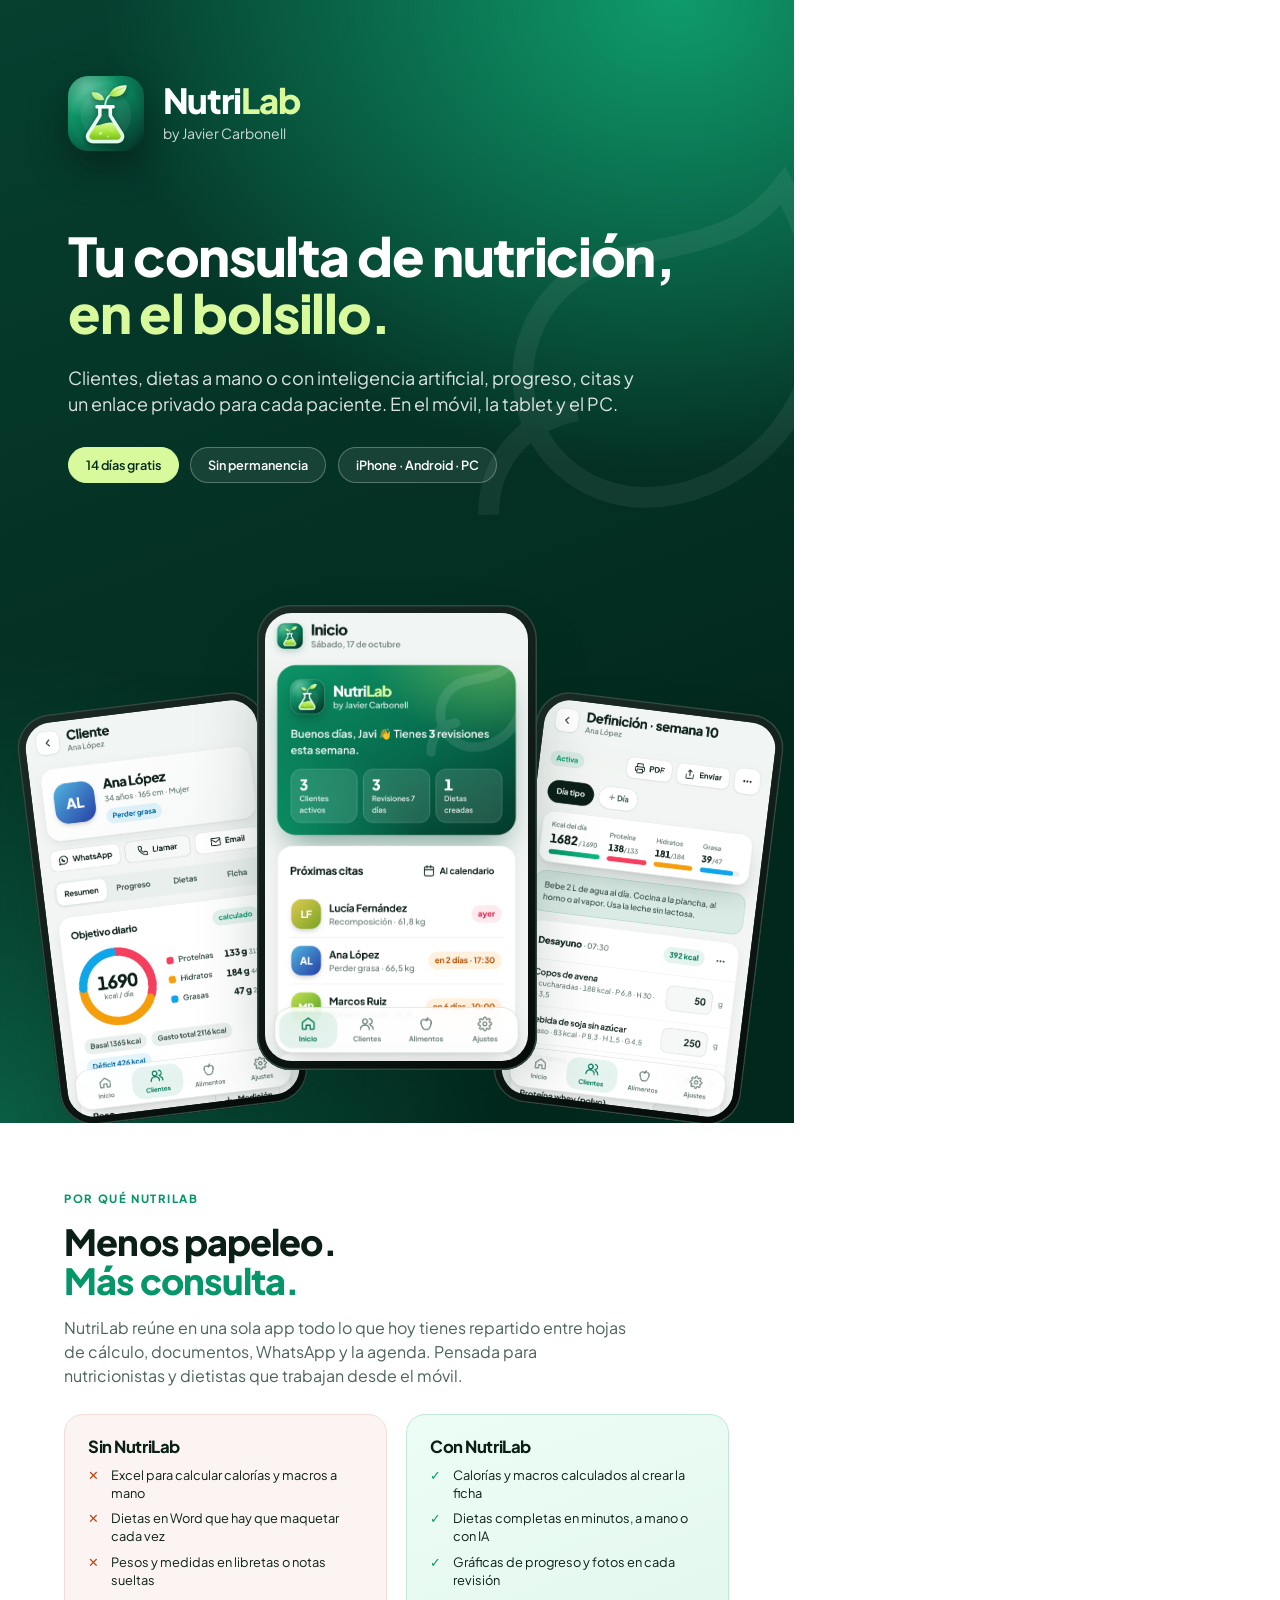
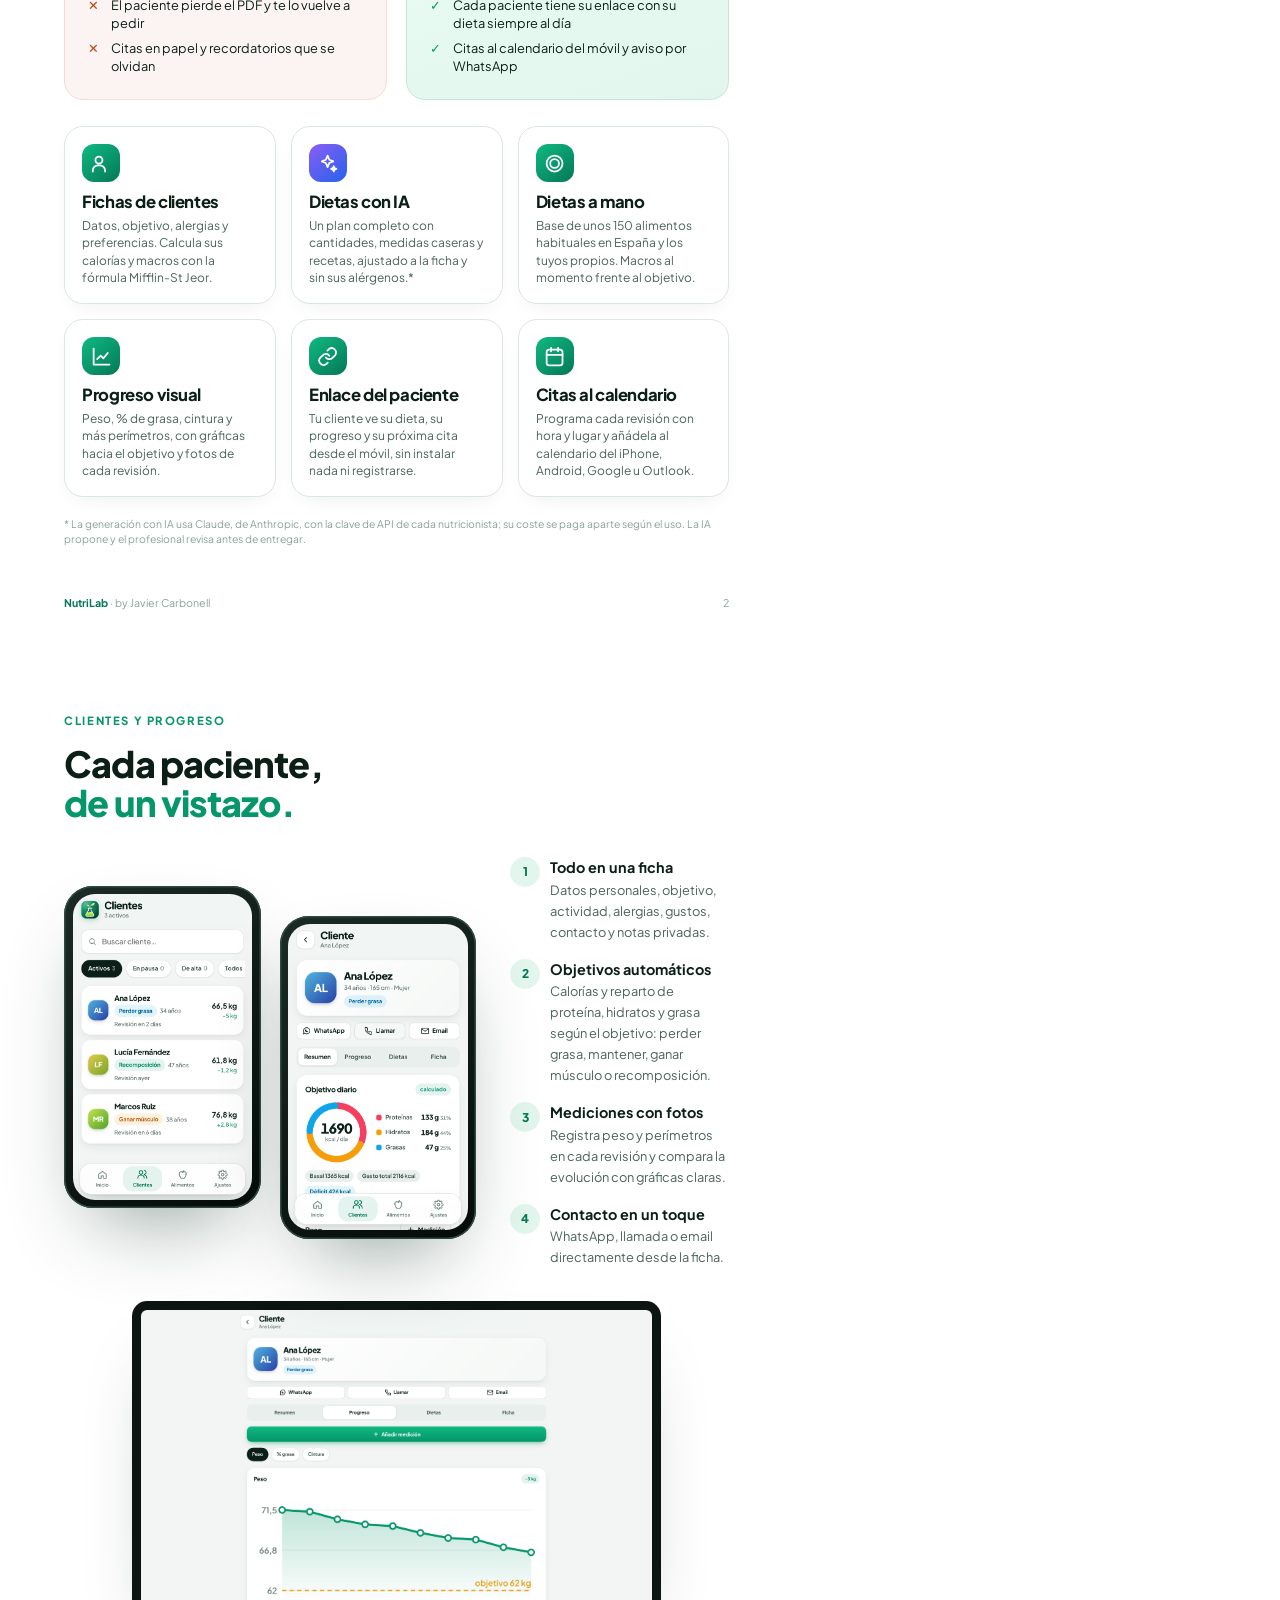
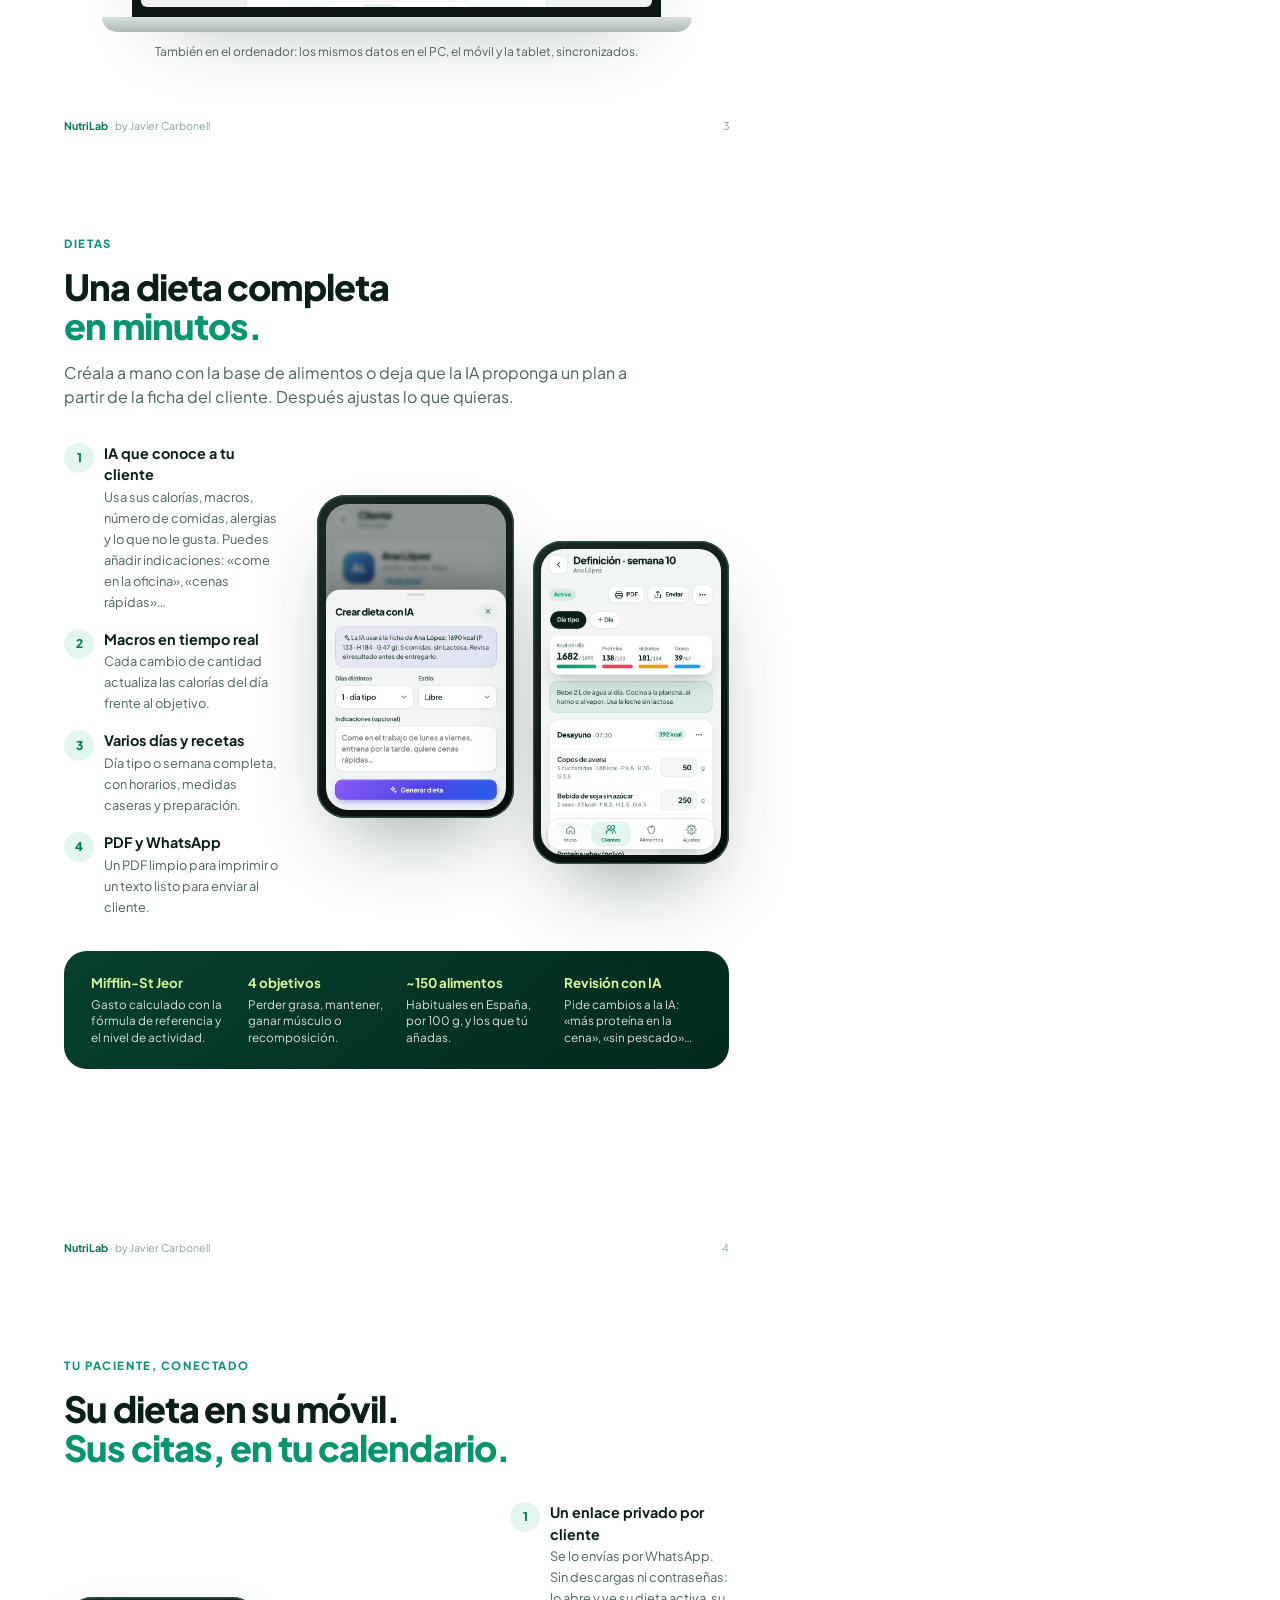
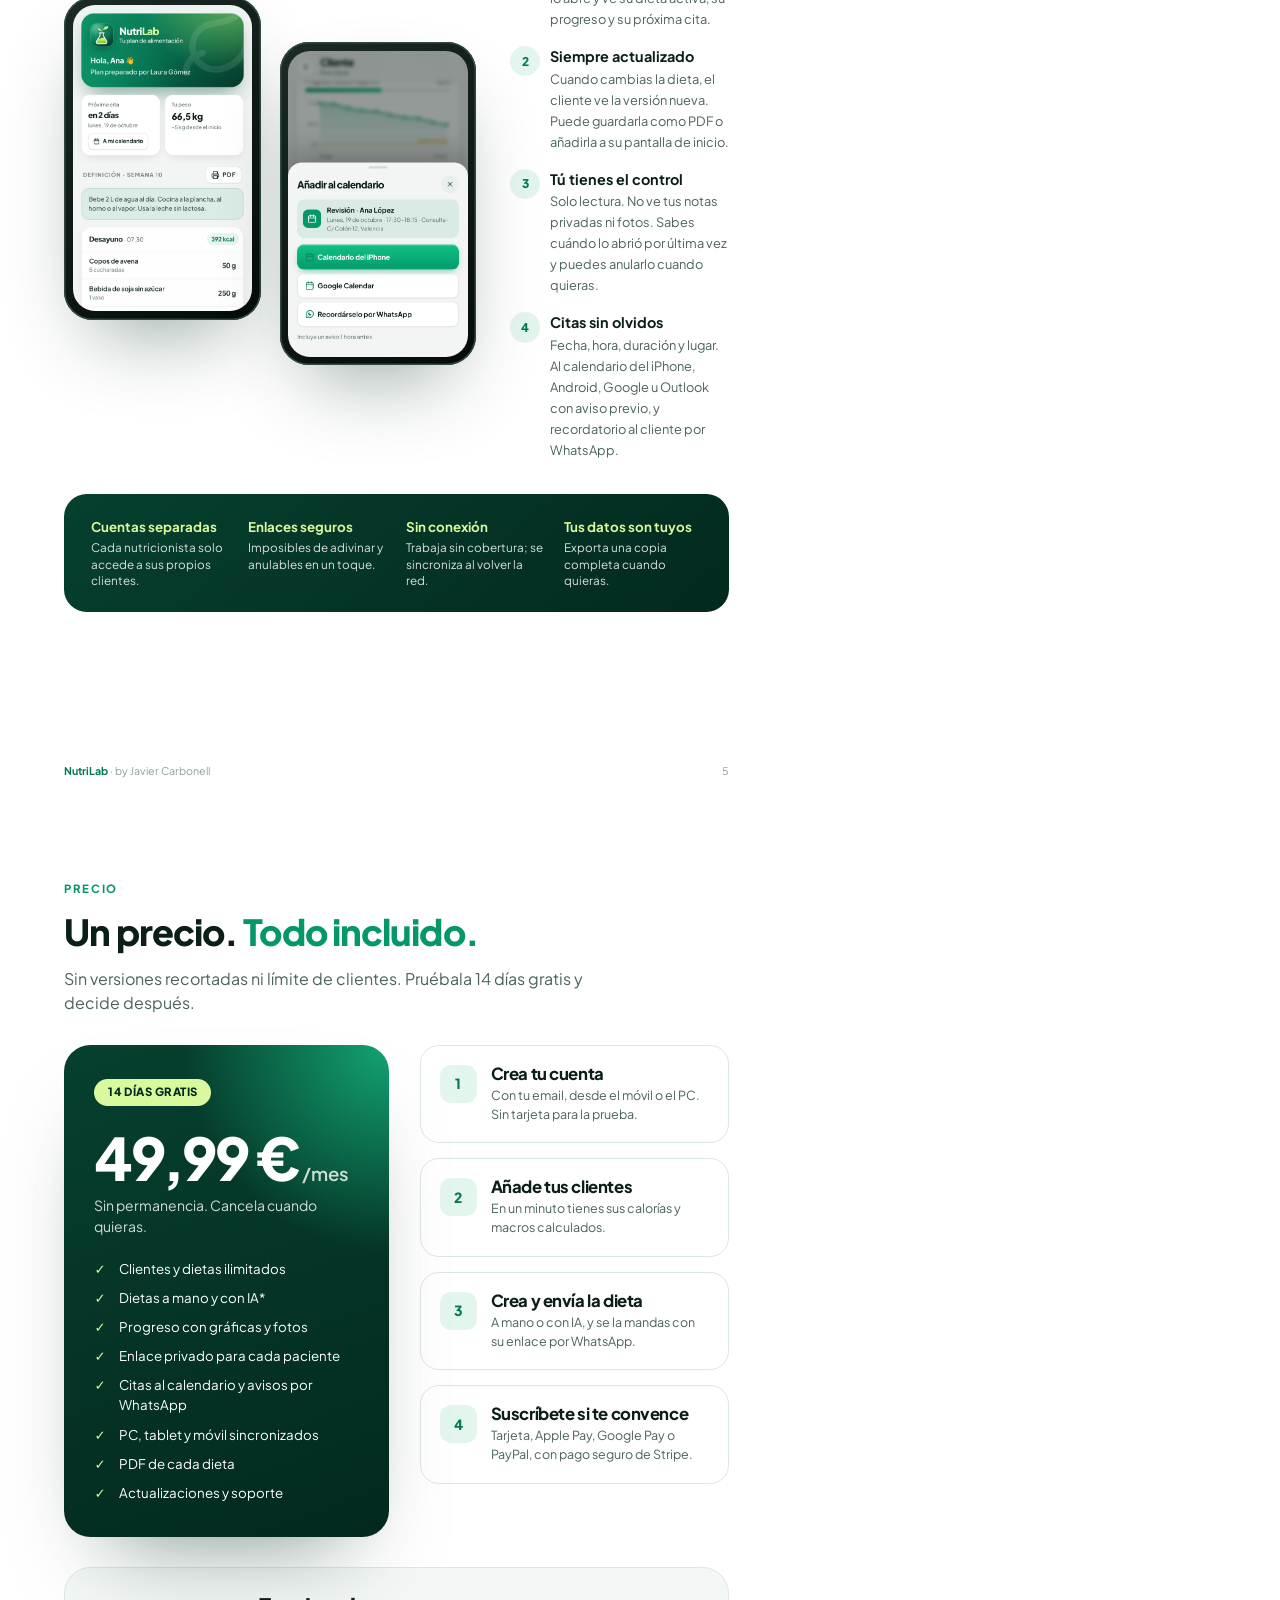
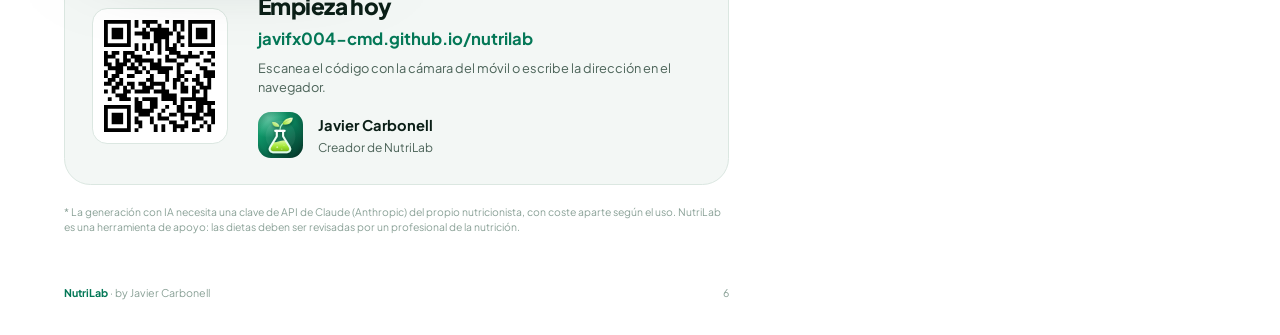
==== marketing/dossier/index.html @ 40be2fa2 "Dossier de venta en PDF Co-Authored-By: Claude Opus 5.5 <noreply@anthropic.com> Claude-Session: http" ====
<!doctype html>
<html lang="es">
<head>
<meta charset="utf-8">
<title>NutriLab · Dossier</title>
<style>
/* Fuente e icono de la app (rutas relativas a esta carpeta) */
@font-face { font-family: 'Jakarta'; src: url(../../vendor/fonts/plus-jakarta-sans.woff2) format('woff2'); font-weight: 200 800; }
@page { size: A4; margin: 0; }
:root {
  --ink: #0b1f17; --muted: #4b6358; --line: #dbe7e1; --bg: #f3f7f5;
  --brand: #059669; --brand-2: #047857; --brand-3: #10b981; --lime: #d9f99d; --deep: #03291e;
  --ai1: #8b5cf6; --ai2: #2563eb;
}
* { box-sizing: border-box; margin: 0; padding: 0; }
html { -webkit-print-color-adjust: exact; print-color-adjust: exact; }
body { font-family: 'Jakarta', system-ui, sans-serif; color: var(--ink); font-size: 10.5pt; line-height: 1.5; }
.page { width: 210mm; height: 297mm; position: relative; overflow: hidden; page-break-after: always; background: #fff; padding: 18mm 17mm 16mm; }
.page:last-child { page-break-after: auto; }
h1, h2, h3 { letter-spacing: -.025em; line-height: 1.08; }
h2 { font-size: 27pt; font-weight: 800; }
h3 { font-size: 12.5pt; font-weight: 750; }
.eyebrow { font-size: 8.5pt; font-weight: 750; letter-spacing: .14em; text-transform: uppercase; color: var(--brand); margin-bottom: 4mm; }
.lead { font-size: 12pt; color: var(--muted); margin-top: 4mm; max-width: 150mm; }
.foot { position: absolute; left: 17mm; right: 17mm; bottom: 9mm; display: flex; justify-content: space-between; font-size: 8pt; color: #8aa197; }
.foot b { color: var(--brand-2); font-weight: 700; }
.hl { color: var(--brand); }

/* teléfono */
/* sin aspect-ratio en el marco: la imagen marca la altura y no se recorta */
.phone { width: 62mm; border-radius: 9mm; padding: 2.2mm; background: linear-gradient(145deg, #1b2b25, #050b09); box-shadow: 0 10mm 22mm -8mm rgba(3, 41, 30, .45), inset 0 0 0 .4mm #2f4a40; position: relative; }
.phone img { width: 100%; aspect-ratio: 390 / 664; object-fit: cover; object-position: top; border-radius: 7mm; display: block; }
.phone.sm { width: 52mm; border-radius: 7.6mm; } .phone.sm img { border-radius: 5.8mm; }
.phone.md { width: 58mm; border-radius: 8.4mm; } .phone.md img { border-radius: 6.4mm; }
.phone.xs { width: 46mm; border-radius: 7mm; } .phone.xs img { border-radius: 5.2mm; }

/* ---------------------------------------------------------------- portada */
.cover { background: radial-gradient(120% 70% at 85% 0%, #0f9b6c 0%, transparent 60%), radial-gradient(90% 60% at 0% 100%, #0b5e44 0%, transparent 70%), linear-gradient(160deg, #06402f, var(--deep) 70%); color: #fff; padding: 20mm 18mm; }
.cover .brand { display: flex; align-items: center; gap: 5mm; }
.cover .brand img { width: 20mm; height: 20mm; border-radius: 5.4mm; box-shadow: 0 4mm 10mm rgba(0,0,0,.35); }
.cover .brand .n { font-size: 26pt; font-weight: 800; letter-spacing: -.03em; line-height: 1; }
.cover .brand .n span { color: var(--lime); }
.cover .brand .by { font-size: 10.5pt; opacity: .8; margin-top: 1.5mm; }
.cover h1 { font-size: 40pt; font-weight: 800; margin-top: 20mm; max-width: 165mm; }
.cover h1 span { color: var(--lime); }
.cover .sub { font-size: 13.5pt; opacity: .86; margin-top: 6mm; max-width: 150mm; line-height: 1.45; }
.cover .chips { display: flex; gap: 3mm; margin-top: 8mm; flex-wrap: wrap; }
.cover .chip { border: .3mm solid rgba(255,255,255,.28); background: rgba(255,255,255,.08); border-radius: 20mm; padding: 2mm 4.5mm; font-size: 9.5pt; font-weight: 600; }
.cover .chip.lime { background: var(--lime); color: var(--deep); border-color: var(--lime); }
.cover .phones { position: absolute; left: 0; right: 0; bottom: -16mm; height: 150mm; }
.cover .phones .phone { width: 66mm; }
.cover .phones .phone { position: absolute; }
.cover .phones .p1 { left: 10mm; bottom: 18mm; transform: rotate(-7deg); }
.cover .phones .p2 { left: 68mm; bottom: 30mm; z-index: 2; width: 74mm; }
.cover .phones .p3 { right: 8mm; bottom: 18mm; transform: rotate(7deg); }
.cover .leaf { position: absolute; right: -20mm; top: 40mm; width: 110mm; opacity: .06; }

/* ---------------------------------------------------------------- tarjetas */
.compare { display: grid; grid-template-columns: 1fr 1fr; gap: 5mm; margin-top: 7mm; }
.compare > div { border-radius: 5mm; padding: 6mm; }
.compare .before { background: #fbf4f2; border: .3mm solid #f3dcd5; }
.compare .after { background: linear-gradient(160deg, #ecfdf5, #e2f6ee); border: .3mm solid #bfe9d6; }
.compare h3 { margin-bottom: 3mm; }
.compare ul { list-style: none; display: grid; gap: 2mm; }
.compare li { padding-left: 6mm; position: relative; font-size: 9.6pt; line-height: 1.4; }
.compare .before li::before { content: '✕'; position: absolute; left: 0; color: #c2410c; font-weight: 700; }
.compare .after li::before { content: '✓'; position: absolute; left: 0; color: var(--brand); font-weight: 800; }
.grid { display: grid; grid-template-columns: repeat(3, 1fr); gap: 4mm; margin-top: 7mm; }
.feat { border: .3mm solid var(--line); border-radius: 5mm; padding: 4.5mm 4.5mm; background: #fff; box-shadow: 0 2mm 6mm -3mm rgba(3, 41, 30, .12); }
.feat .ic { width: 10mm; height: 10mm; border-radius: 3.2mm; display: grid; place-items: center; background: linear-gradient(140deg, var(--brand-3), var(--brand-2)); color: #fff; margin-bottom: 2.8mm; }
.feat .ic.ai { background: linear-gradient(140deg, var(--ai1), var(--ai2)); }
.feat .ic svg { width: 5.6mm; height: 5.6mm; }
.feat p { font-size: 9pt; color: var(--muted); margin-top: 1.6mm; line-height: 1.45; }

/* ---------------------------------------------------------------- páginas de pantallas */
.show { display: grid; grid-template-columns: auto 1fr; gap: 9mm; align-items: center; margin-top: 9mm; }
.show.rev { grid-template-columns: 1fr auto; }
.pair { display: flex; gap: 5mm; align-items: flex-start; }
.pair .phone:nth-child(2) { margin-top: 12mm; }
.pair.tight .phone:nth-child(2) { margin-top: 8mm; }
.points { list-style: none; display: grid; gap: 4.5mm; }
.points li { display: grid; grid-template-columns: 8mm 1fr; gap: 2.5mm; }
.points .n { width: 8mm; height: 8mm; border-radius: 50%; background: #e3f6ee; color: var(--brand-2); font-weight: 800; font-size: 9pt; display: grid; place-items: center; }
.points b { display: block; font-size: 10.8pt; }
.points span { color: var(--muted); font-size: 9.6pt; line-height: 1.45; }
.laptop { margin: 9mm auto 0; width: 140mm; }
.laptop .screen { border-radius: 4mm 4mm 0 0; background: #0d1512; padding: 2.4mm; box-shadow: 0 10mm 20mm -10mm rgba(3, 41, 30, .4); }
.laptop .screen img { width: 100%; display: block; border-radius: 1.6mm; aspect-ratio: 16 / 9.3; object-fit: cover; object-position: top; }
.laptop .base { height: 4mm; background: linear-gradient(#d7e0dc, #aebbb5); border-radius: 0 0 6mm 6mm; margin: 0 -8mm; }
.caption { text-align: center; font-size: 9pt; color: var(--muted); margin-top: 3mm; }

.band { margin-top: 9mm; border-radius: 6mm; padding: 6mm 7mm; background: linear-gradient(140deg, #06402f, var(--deep)); color: #fff; display: grid; grid-template-columns: repeat(4, 1fr); gap: 5mm; }
.band b { display: block; font-size: 10pt; margin-bottom: 1mm; color: var(--lime); }
.band span { font-size: 8.8pt; opacity: .85; line-height: 1.4; display: block; }

/* ---------------------------------------------------------------- precio */
.pricing { display: grid; grid-template-columns: 1.05fr 1fr; gap: 8mm; margin-top: 8mm; align-items: stretch; }
.price-card { border-radius: 7mm; padding: 9mm 8mm; color: #fff; background: radial-gradient(90% 60% at 100% 0%, #13a372, transparent 70%), linear-gradient(160deg, #06402f, var(--deep)); box-shadow: 0 12mm 24mm -12mm rgba(3, 41, 30, .55); position: relative; overflow: hidden; }
.price-card .tag { display: inline-block; background: var(--lime); color: var(--deep); font-weight: 800; font-size: 8.5pt; border-radius: 10mm; padding: 1.3mm 3.6mm; letter-spacing: .04em; }
.price-card .amt { white-space: nowrap; font-size: 44pt; font-weight: 800; letter-spacing: -.04em; line-height: 1; margin-top: 6mm; }
.price-card .amt small { font-size: 14pt; font-weight: 600; letter-spacing: 0; opacity: .8; }
.price-card .per { opacity: .82; margin-top: 2mm; }
.price-card ul { list-style: none; margin-top: 6mm; display: grid; gap: 2.4mm; }
.price-card li { padding-left: 6.5mm; position: relative; font-size: 10pt; }
.price-card li::before { content: '✓'; position: absolute; left: 0; color: var(--lime); font-weight: 800; }
.steps { display: grid; gap: 4mm; align-content: start; }
.step { border: .3mm solid var(--line); border-radius: 5mm; padding: 5mm; display: grid; grid-template-columns: 10mm 1fr; gap: 3.5mm; align-items: start; }
.step .n { width: 10mm; height: 10mm; border-radius: 3mm; background: #e3f6ee; color: var(--brand-2); font-weight: 800; display: grid; place-items: center; }
.step p { font-size: 9.4pt; color: var(--muted); margin-top: .8mm; }
.cta { margin-top: 8mm; display: grid; grid-template-columns: auto 1fr; gap: 8mm; align-items: center; border-radius: 7mm; padding: 7mm; background: var(--bg); border: .3mm solid var(--line); }
.cta .qr { width: 36mm; height: 36mm; padding: 3mm; background: #fff; border-radius: 4mm; border: .3mm solid var(--line); }
.cta .qr img { width: 100%; height: 100%; display: block; }
.cta h3 { font-size: 17pt; font-weight: 800; }
.cta .url { font-size: 12.5pt; font-weight: 700; color: var(--brand-2); margin-top: 2mm; }
.cta p { color: var(--muted); font-size: 9.6pt; margin-top: 2mm; }
.sig { display: flex; align-items: center; gap: 4mm; margin-top: 4mm; }
.sig img { width: 12mm; height: 12mm; border-radius: 3.4mm; }
.sig b { font-size: 11pt; display: block; }
.sig span { color: var(--muted); font-size: 9pt; }
.note { font-size: 7.8pt; color: #8aa197; margin-top: 5mm; line-height: 1.45; }
</style>
</head>
<body>

<!-- ============================================================ 1 · PORTADA -->
<section class="page cover">
  <svg class="leaf" viewBox="0 0 24 24" fill="none" stroke="#fff" stroke-width="1.2"><path d="M11 20A7 7 0 0 1 9.8 6.1C15.5 5 17 4.5 19 2c1 2 2 4.2 2 8 0 5.5-4.8 10-10 10z"/><path d="M2 21c0-3 1.9-5.4 5.1-6"/></svg>
  <div class="brand"><img src="../../icons/icon.svg" alt=""><div><div class="n">Nutri<span>Lab</span></div><div class="by">by Javier Carbonell</div></div></div>
  <h1>Tu consulta de nutrición, <span>en el bolsillo.</span></h1>
  <p class="sub">Clientes, dietas a mano o con inteligencia artificial, progreso, citas y un enlace privado para cada paciente. En el móvil, la tablet y el PC.</p>
  <div class="chips"><span class="chip lime">14 días gratis</span><span class="chip">Sin permanencia</span><span class="chip">iPhone · Android · PC</span></div>
  <div class="phones">
    <div class="phone p1"><img src="client.png" alt=""></div>
    <div class="phone p2"><img src="home.png" alt=""></div>
    <div class="phone p3"><img src="plan.png" alt=""></div>
  </div>
</section>

<!-- ============================================================ 2 · QUÉ ES -->
<section class="page">
  <div class="eyebrow">Por qué NutriLab</div>
  <h2>Menos papeleo.<br><span class="hl">Más consulta.</span></h2>
  <p class="lead">NutriLab reúne en una sola app todo lo que hoy tienes repartido entre hojas de cálculo, documentos, WhatsApp y la agenda. Pensada para nutricionistas y dietistas que trabajan desde el móvil.</p>

  <div class="compare">
    <div class="before"><h3>Sin NutriLab</h3><ul>
      <li>Excel para calcular calorías y macros a mano</li>
      <li>Dietas en Word que hay que maquetar cada vez</li>
      <li>Pesos y medidas en libretas o notas sueltas</li>
      <li>El paciente pierde el PDF y te lo vuelve a pedir</li>
      <li>Citas en papel y recordatorios que se olvidan</li>
    </ul></div>
    <div class="after"><h3>Con NutriLab</h3><ul>
      <li>Calorías y macros calculados al crear la ficha</li>
      <li>Dietas completas en minutos, a mano o con IA</li>
      <li>Gráficas de progreso y fotos en cada revisión</li>
      <li>Cada paciente tiene su enlace con su dieta siempre al día</li>
      <li>Citas al calendario del móvil y aviso por WhatsApp</li>
    </ul></div>
  </div>

  <div class="grid">
    <div class="feat"><div class="ic"><svg viewBox="0 0 24 24" fill="none" stroke="currentColor" stroke-width="2" stroke-linecap="round" stroke-linejoin="round"><circle cx="9" cy="8" r="4"/><path d="M2 21v-1a6 6 0 0 1 6-6h2a6 6 0 0 1 6 6v1"/></svg></div>
      <h3>Fichas de clientes</h3><p>Datos, objetivo, alergias y preferencias. Calcula sus calorías y macros con la fórmula Mifflin-St Jeor.</p></div>
    <div class="feat"><div class="ic ai"><svg viewBox="0 0 24 24" fill="none" stroke="currentColor" stroke-width="2" stroke-linecap="round" stroke-linejoin="round"><path d="M12 3l1.9 4.6L18.5 9.5l-4.6 1.9L12 16l-1.9-4.6L5.5 9.5l4.6-1.9z"/><path d="M19 15l.9 2.1L22 18l-2.1.9L19 21l-.9-2.1L16 18l2.1-.9z"/></svg></div>
      <h3>Dietas con IA</h3><p>Un plan completo con cantidades, medidas caseras y recetas, ajustado a la ficha y sin sus alérgenos.*</p></div>
    <div class="feat"><div class="ic"><svg viewBox="0 0 24 24" fill="none" stroke="currentColor" stroke-width="2" stroke-linecap="round" stroke-linejoin="round"><circle cx="12" cy="12" r="9"/><circle cx="12" cy="12" r="5"/></svg></div>
      <h3>Dietas a mano</h3><p>Base de unos 150 alimentos habituales en España y los tuyos propios. Macros al momento frente al objetivo.</p></div>
    <div class="feat"><div class="ic"><svg viewBox="0 0 24 24" fill="none" stroke="currentColor" stroke-width="2" stroke-linecap="round" stroke-linejoin="round"><path d="M3 3v18h18"/><path d="M7 15l4-4 3 3 5-6"/></svg></div>
      <h3>Progreso visual</h3><p>Peso, % de grasa, cintura y más perímetros, con gráficas hacia el objetivo y fotos de cada revisión.</p></div>
    <div class="feat"><div class="ic"><svg viewBox="0 0 24 24" fill="none" stroke="currentColor" stroke-width="2" stroke-linecap="round" stroke-linejoin="round"><path d="M10 13a5 5 0 0 0 7.5.5l3-3a5 5 0 0 0-7-7l-1.7 1.7"/><path d="M14 11a5 5 0 0 0-7.5-.5l-3 3a5 5 0 0 0 7 7l1.7-1.7"/></svg></div>
      <h3>Enlace del paciente</h3><p>Tu cliente ve su dieta, su progreso y su próxima cita desde el móvil, sin instalar nada ni registrarse.</p></div>
    <div class="feat"><div class="ic"><svg viewBox="0 0 24 24" fill="none" stroke="currentColor" stroke-width="2" stroke-linecap="round" stroke-linejoin="round"><rect x="3" y="4" width="18" height="18" rx="3"/><path d="M16 2v4M8 2v4M3 10h18"/></svg></div>
      <h3>Citas al calendario</h3><p>Programa cada revisión con hora y lugar y añádela al calendario del iPhone, Android, Google u Outlook.</p></div>
  </div>
  <p class="note">* La generación con IA usa Claude, de Anthropic, con la clave de API de cada nutricionista; su coste se paga aparte según el uso. La IA propone y el profesional revisa antes de entregar.</p>
  <div class="foot"><span><b>NutriLab</b> · by Javier Carbonell</span><span>2</span></div>
</section>

<!-- ============================================================ 3 · CLIENTES Y PROGRESO -->
<section class="page">
  <div class="eyebrow">Clientes y progreso</div>
  <h2>Cada paciente,<br><span class="hl">de un vistazo.</span></h2>
  <div class="show">
    <div class="pair tight">
      <div class="phone sm"><img src="clients.png" alt=""></div>
      <div class="phone sm"><img src="client.png" alt=""></div>
    </div>
    <ul class="points">
      <li><span class="n">1</span><div><b>Todo en una ficha</b><span>Datos personales, objetivo, actividad, alergias, gustos, contacto y notas privadas.</span></div></li>
      <li><span class="n">2</span><div><b>Objetivos automáticos</b><span>Calorías y reparto de proteína, hidratos y grasa según el objetivo: perder grasa, mantener, ganar músculo o recomposición.</span></div></li>
      <li><span class="n">3</span><div><b>Mediciones con fotos</b><span>Registra peso y perímetros en cada revisión y compara la evolución con gráficas claras.</span></div></li>
      <li><span class="n">4</span><div><b>Contacto en un toque</b><span>WhatsApp, llamada o email directamente desde la ficha.</span></div></li>
    </ul>
  </div>
  <div class="laptop"><div class="screen"><img src="pc.png" alt=""></div><div class="base"></div></div>
  <p class="caption">También en el ordenador: los mismos datos en el PC, el móvil y la tablet, sincronizados.</p>
  <div class="foot"><span><b>NutriLab</b> · by Javier Carbonell</span><span>3</span></div>
</section>

<!-- ============================================================ 4 · DIETAS -->
<section class="page">
  <div class="eyebrow">Dietas</div>
  <h2>Una dieta completa<br><span class="hl">en minutos.</span></h2>
  <p class="lead">Créala a mano con la base de alimentos o deja que la IA proponga un plan a partir de la ficha del cliente. Después ajustas lo que quieras.</p>
  <div class="show rev">
    <ul class="points">
      <li><span class="n">1</span><div><b>IA que conoce a tu cliente</b><span>Usa sus calorías, macros, número de comidas, alergias y lo que no le gusta. Puedes añadir indicaciones: «come en la oficina», «cenas rápidas»…</span></div></li>
      <li><span class="n">2</span><div><b>Macros en tiempo real</b><span>Cada cambio de cantidad actualiza las calorías del día frente al objetivo.</span></div></li>
      <li><span class="n">3</span><div><b>Varios días y recetas</b><span>Día tipo o semana completa, con horarios, medidas caseras y preparación.</span></div></li>
      <li><span class="n">4</span><div><b>PDF y WhatsApp</b><span>Un PDF limpio para imprimir o un texto listo para enviar al cliente.</span></div></li>
    </ul>
    <div class="pair">
      <div class="phone sm"><img src="ai.png" alt=""></div>
      <div class="phone sm"><img src="plan.png" alt=""></div>
    </div>
  </div>
  <div class="band">
    <div><b>Mifflin-St Jeor</b><span>Gasto calculado con la fórmula de referencia y el nivel de actividad.</span></div>
    <div><b>4 objetivos</b><span>Perder grasa, mantener, ganar músculo o recomposición.</span></div>
    <div><b>~150 alimentos</b><span>Habituales en España, por 100 g, y los que tú añadas.</span></div>
    <div><b>Revisión con IA</b><span>Pide cambios a la IA: «más proteína en la cena», «sin pescado»…</span></div>
  </div>
  <div class="foot"><span><b>NutriLab</b> · by Javier Carbonell</span><span>4</span></div>
</section>

<!-- ============================================================ 5 · PACIENTE Y CITAS -->
<section class="page">
  <div class="eyebrow">Tu paciente, conectado</div>
  <h2>Su dieta en su móvil.<br><span class="hl">Sus citas, en tu calendario.</span></h2>
  <div class="show">
    <div class="pair">
      <div class="phone sm"><img src="portal.png" alt=""></div>
      <div class="phone sm"><img src="cal.png" alt=""></div>
    </div>
    <ul class="points">
      <li><span class="n">1</span><div><b>Un enlace privado por cliente</b><span>Se lo envías por WhatsApp. Sin descargas ni contraseñas: lo abre y ve su dieta activa, su progreso y su próxima cita.</span></div></li>
      <li><span class="n">2</span><div><b>Siempre actualizado</b><span>Cuando cambias la dieta, el cliente ve la versión nueva. Puede guardarla como PDF o añadirla a su pantalla de inicio.</span></div></li>
      <li><span class="n">3</span><div><b>Tú tienes el control</b><span>Solo lectura. No ve tus notas privadas ni fotos. Sabes cuándo lo abrió por última vez y puedes anularlo cuando quieras.</span></div></li>
      <li><span class="n">4</span><div><b>Citas sin olvidos</b><span>Fecha, hora, duración y lugar. Al calendario del iPhone, Android, Google u Outlook con aviso previo, y recordatorio al cliente por WhatsApp.</span></div></li>
    </ul>
  </div>
  <div class="band">
    <div><b>Cuentas separadas</b><span>Cada nutricionista solo accede a sus propios clientes.</span></div>
    <div><b>Enlaces seguros</b><span>Imposibles de adivinar y anulables en un toque.</span></div>
    <div><b>Sin conexión</b><span>Trabaja sin cobertura; se sincroniza al volver la red.</span></div>
    <div><b>Tus datos son tuyos</b><span>Exporta una copia completa cuando quieras.</span></div>
  </div>
  <div class="foot"><span><b>NutriLab</b> · by Javier Carbonell</span><span>5</span></div>
</section>

<!-- ============================================================ 6 · PRECIO -->
<section class="page">
  <div class="eyebrow">Precio</div>
  <h2>Un precio. <span class="hl">Todo incluido.</span></h2>
  <p class="lead">Sin versiones recortadas ni límite de clientes. Pruébala 14 días gratis y decide después.</p>
  <div class="pricing">
    <div class="price-card">
      <span class="tag">14 DÍAS GRATIS</span>
      <div class="amt">49,99 €<small> /mes</small></div>
      <div class="per">Sin permanencia. Cancela cuando quieras.</div>
      <ul>
        <li>Clientes y dietas ilimitados</li>
        <li>Dietas a mano y con IA*</li>
        <li>Progreso con gráficas y fotos</li>
        <li>Enlace privado para cada paciente</li>
        <li>Citas al calendario y avisos por WhatsApp</li>
        <li>PC, tablet y móvil sincronizados</li>
        <li>PDF de cada dieta</li>
        <li>Actualizaciones y soporte</li>
      </ul>
    </div>
    <div class="steps">
      <div class="step"><span class="n">1</span><div><h3>Crea tu cuenta</h3><p>Con tu email, desde el móvil o el PC. Sin tarjeta para la prueba.</p></div></div>
      <div class="step"><span class="n">2</span><div><h3>Añade tus clientes</h3><p>En un minuto tienes sus calorías y macros calculados.</p></div></div>
      <div class="step"><span class="n">3</span><div><h3>Crea y envía la dieta</h3><p>A mano o con IA, y se la mandas con su enlace por WhatsApp.</p></div></div>
      <div class="step"><span class="n">4</span><div><h3>Suscríbete si te convence</h3><p>Tarjeta, Apple Pay, Google Pay o PayPal, con pago seguro de Stripe.</p></div></div>
    </div>
  </div>
  <div class="cta">
    <div class="qr"><img src="qr.svg" alt="Código QR"></div>
    <div>
      <h3>Empieza hoy</h3>
      <div class="url">javifx004-cmd.github.io/nutrilab</div>
      <p>Escanea el código con la cámara del móvil o escribe la dirección en el navegador.</p>
      <div class="sig"><img src="../../icons/icon.svg" alt=""><div><b>Javier Carbonell</b><span>Creador de NutriLab</span></div></div>
    </div>
  </div>
  <p class="note">* La generación con IA necesita una clave de API de Claude (Anthropic) del propio nutricionista, con coste aparte según el uso. NutriLab es una herramienta de apoyo: las dietas deben ser revisadas por un profesional de la nutrición.</p>
  <div class="foot"><span><b>NutriLab</b> · by Javier Carbonell</span><span>6</span></div>
</section>

</body>
</html>
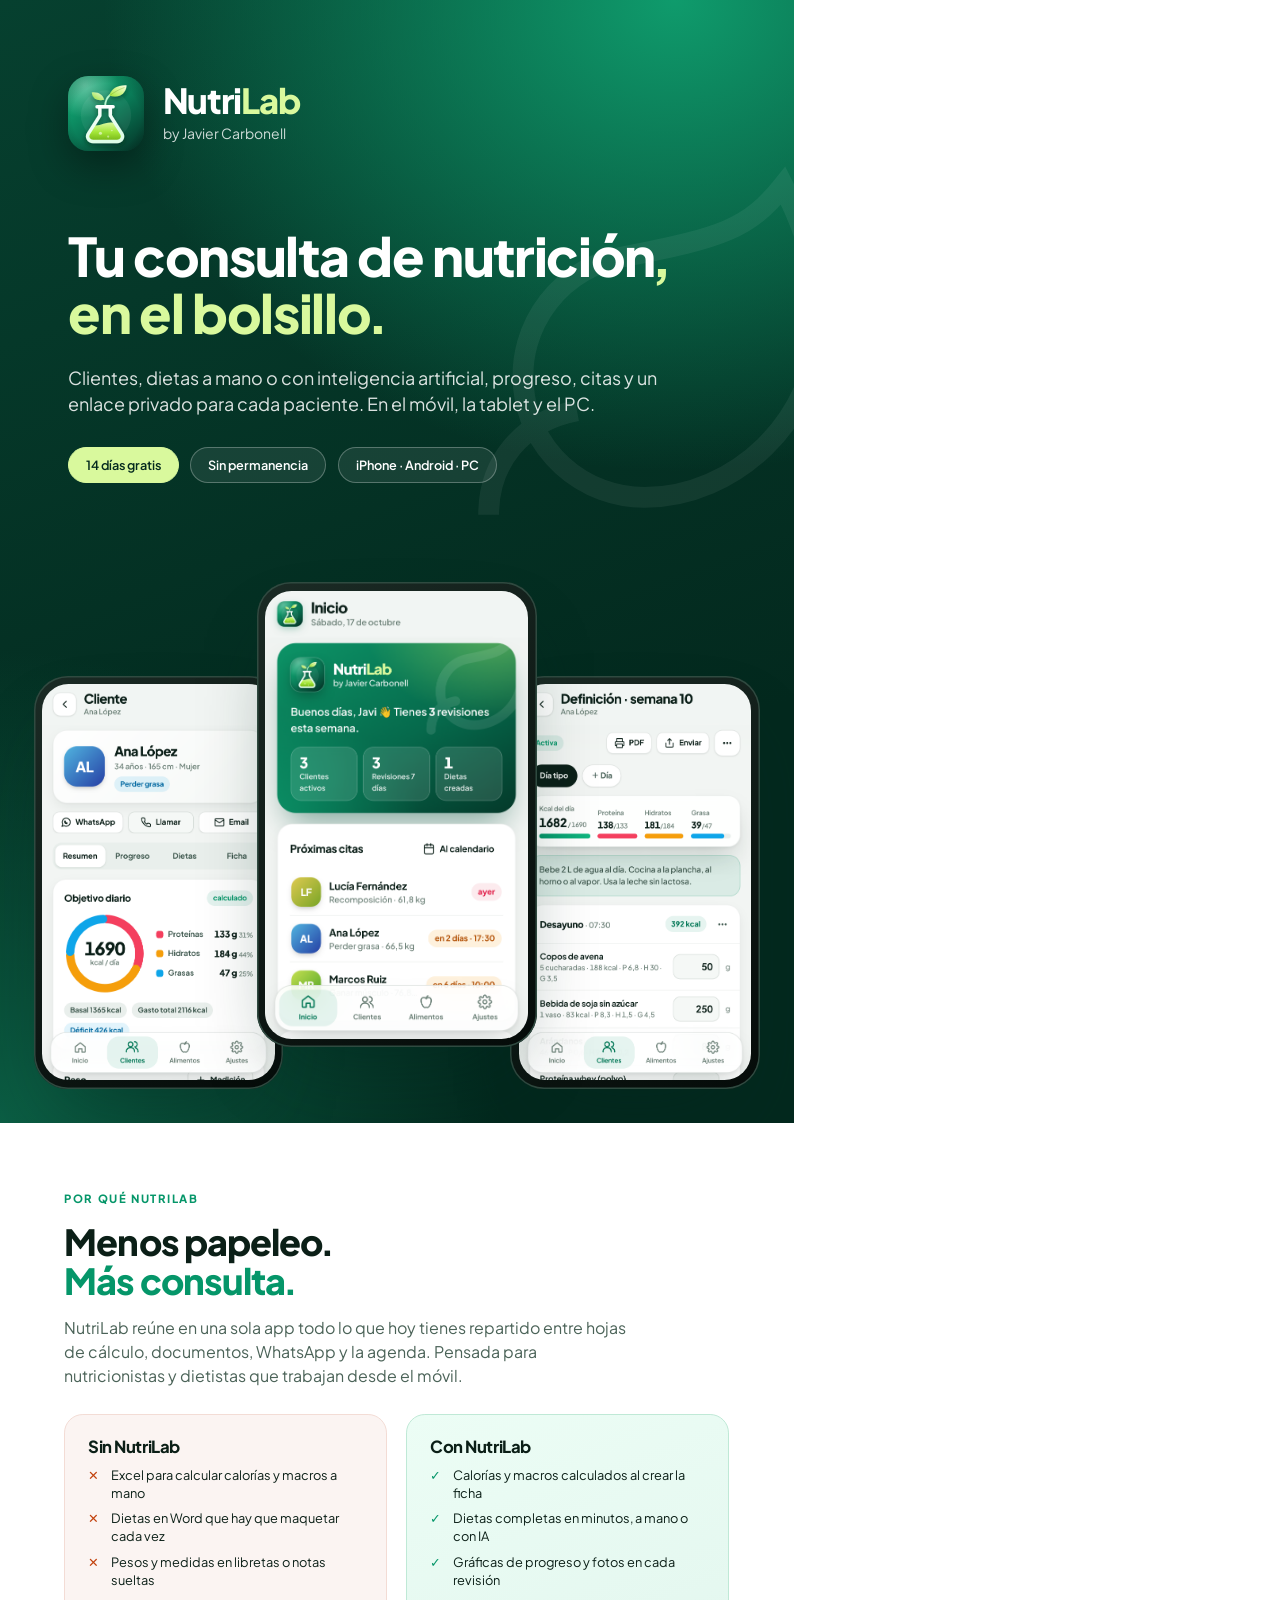
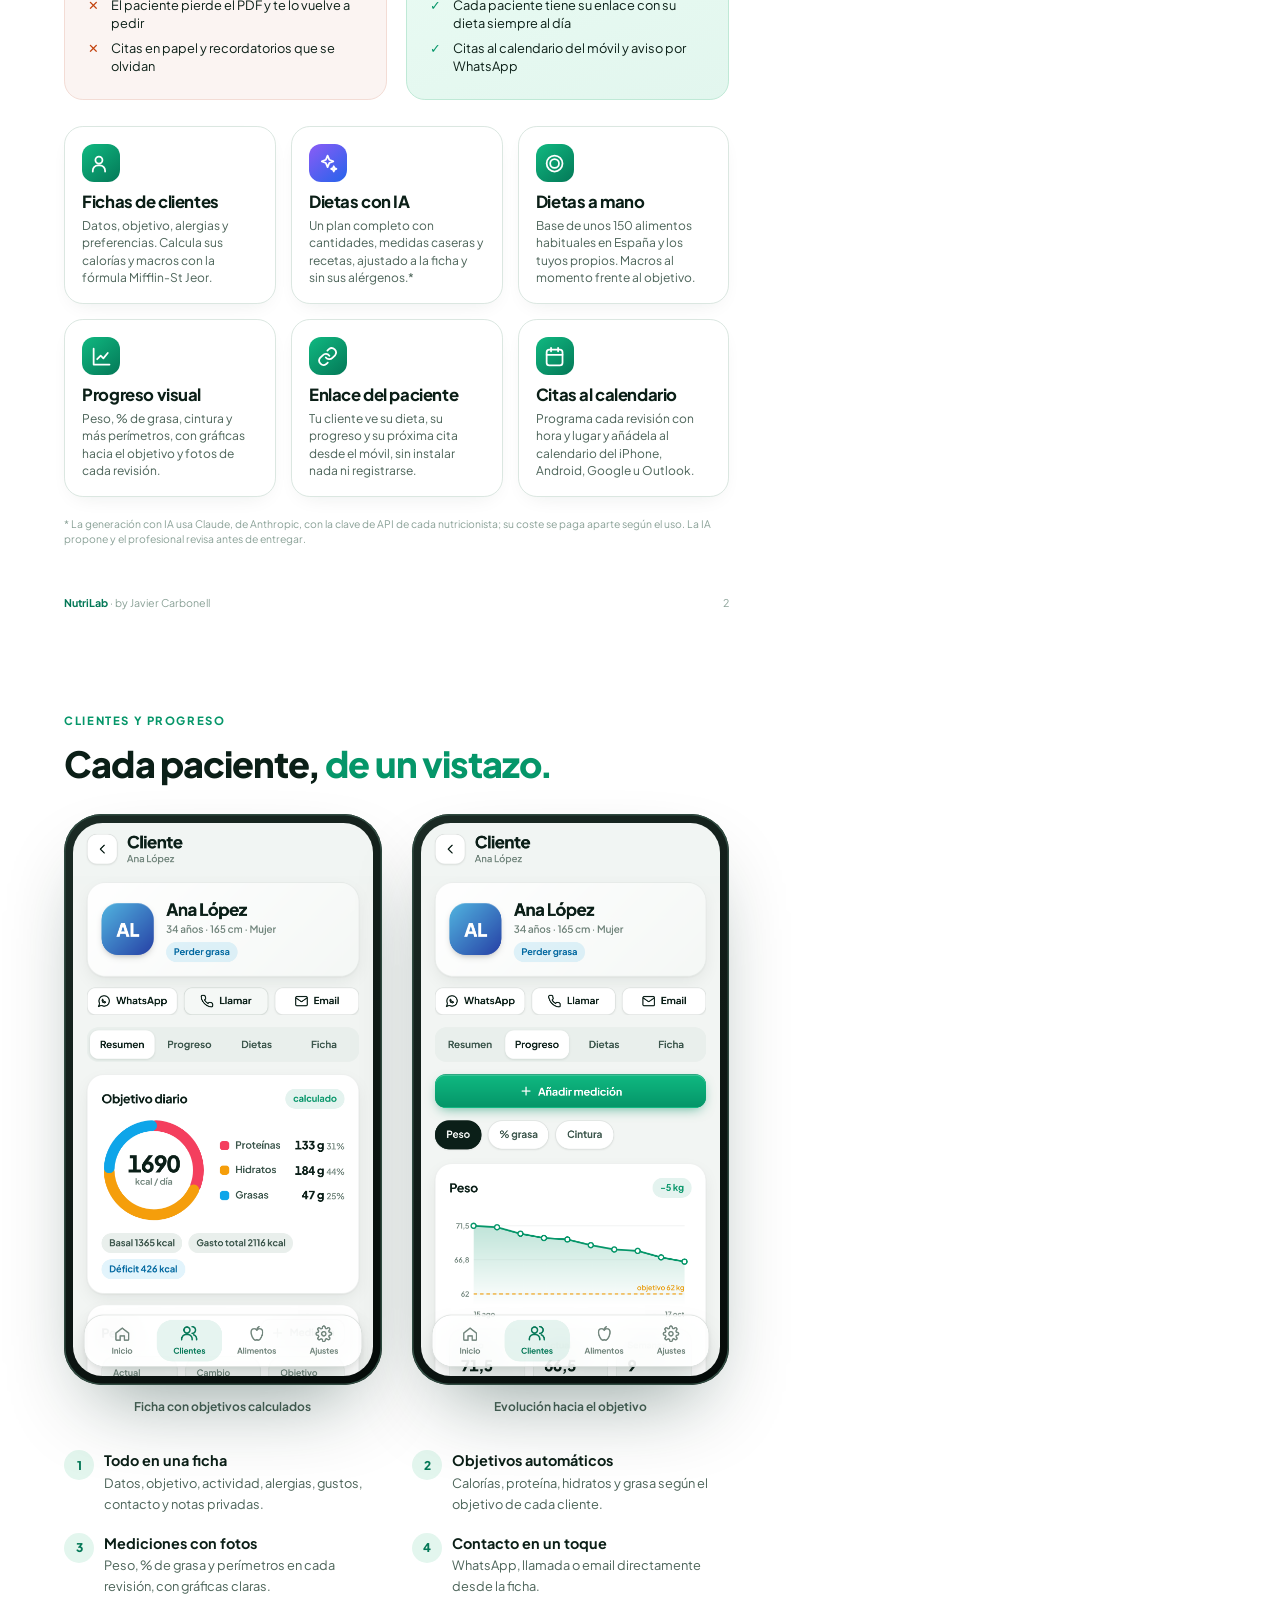
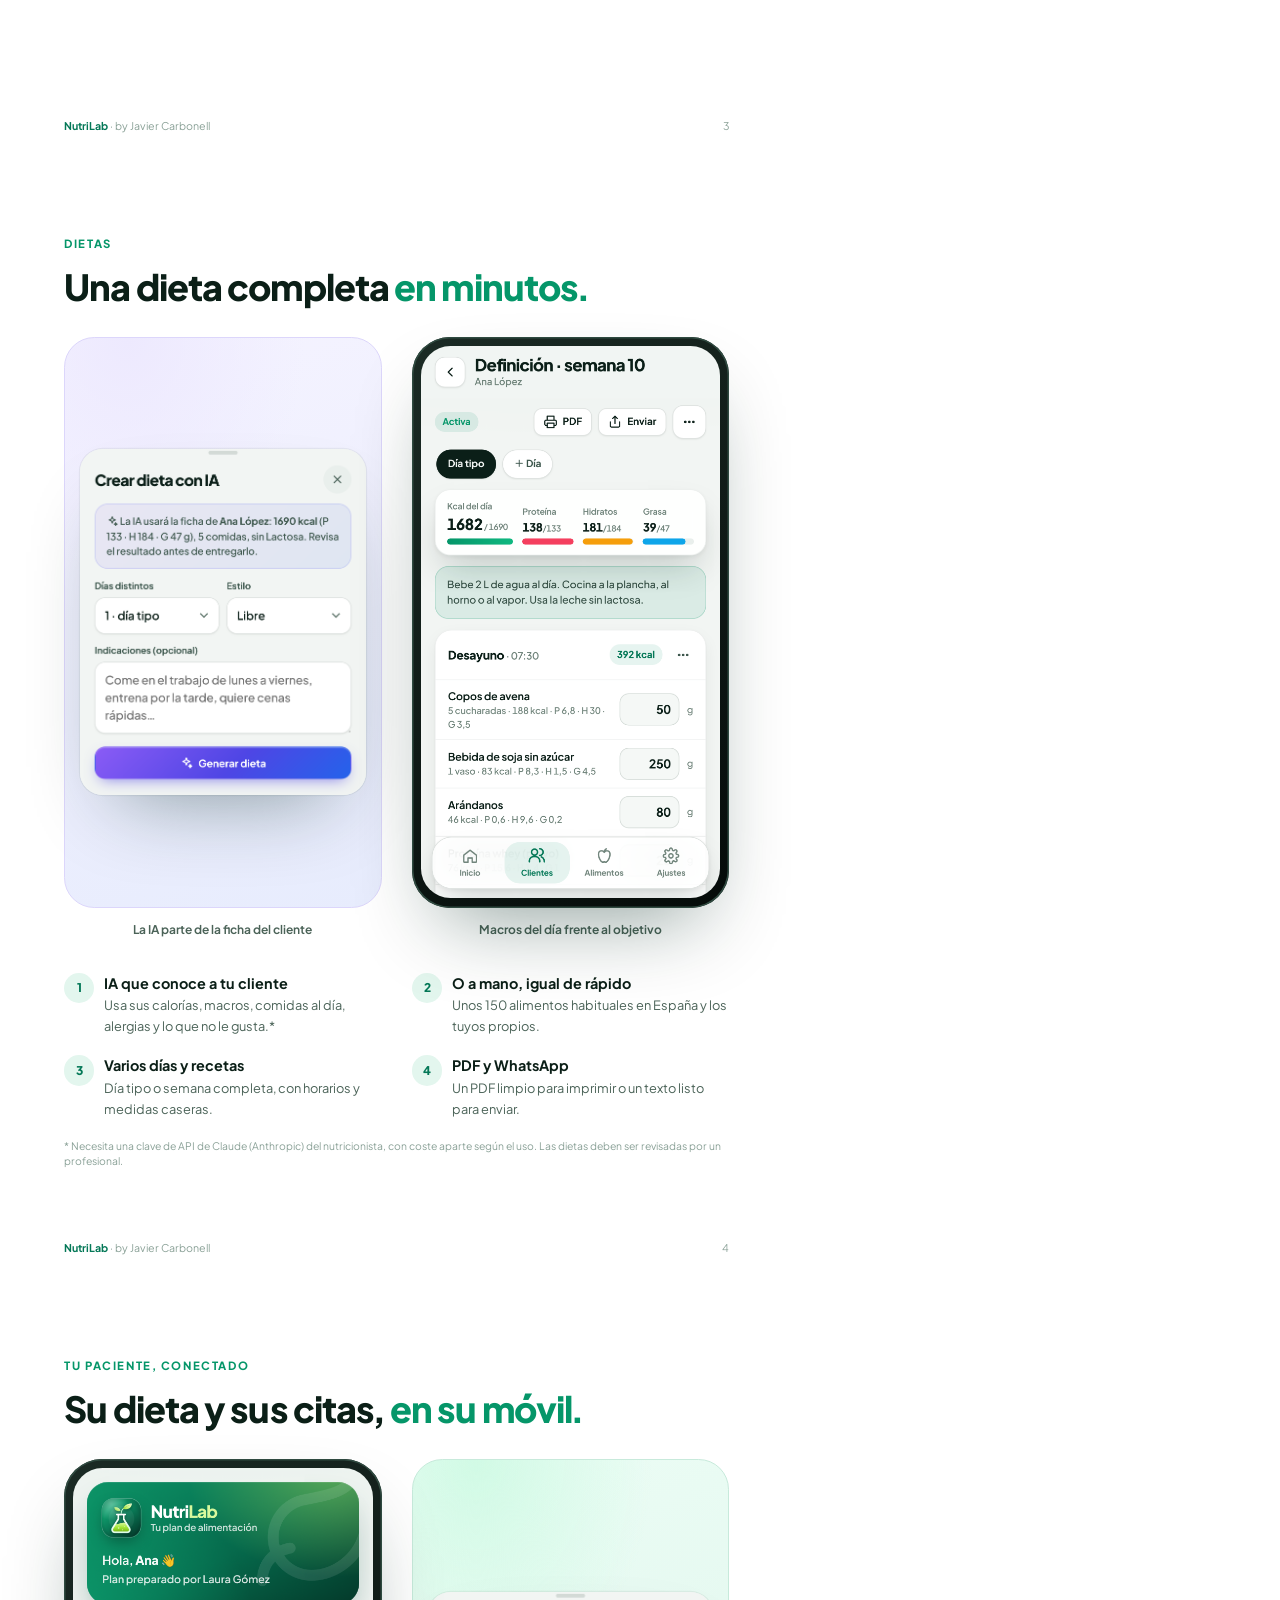
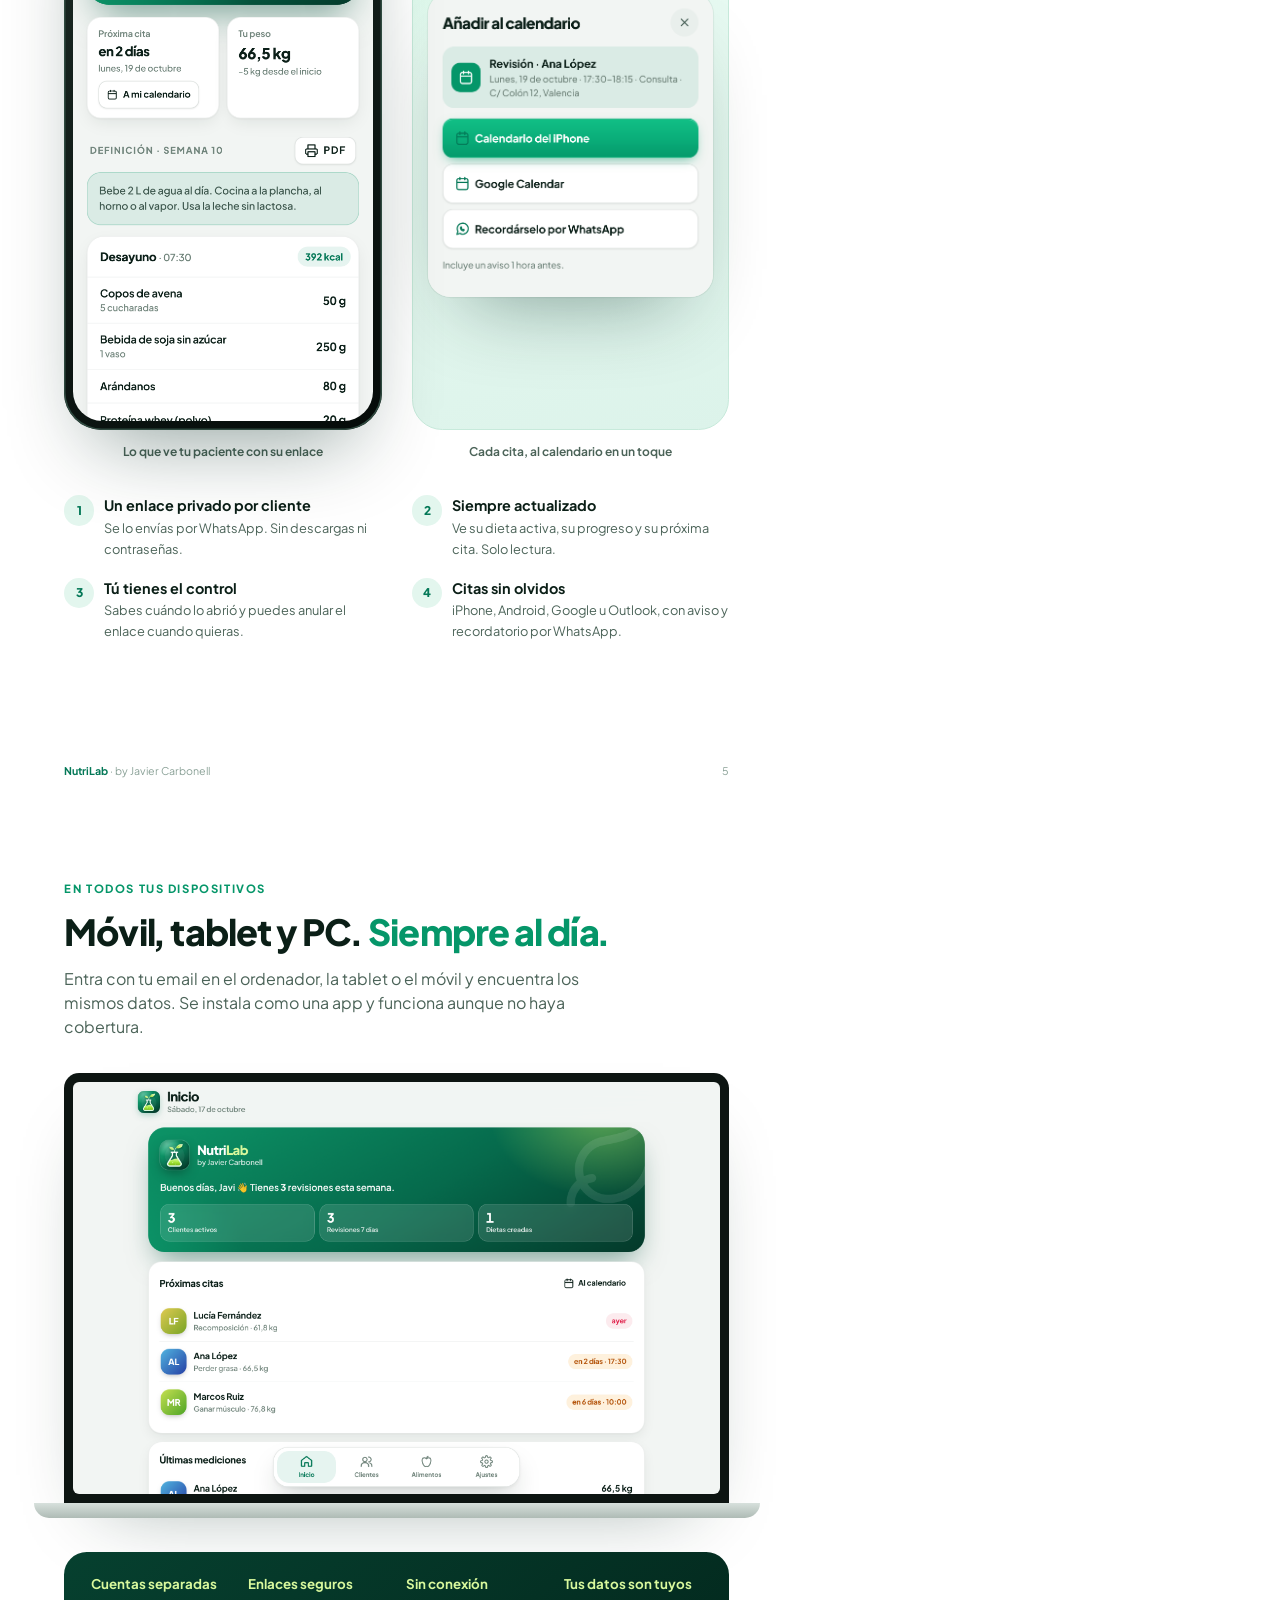
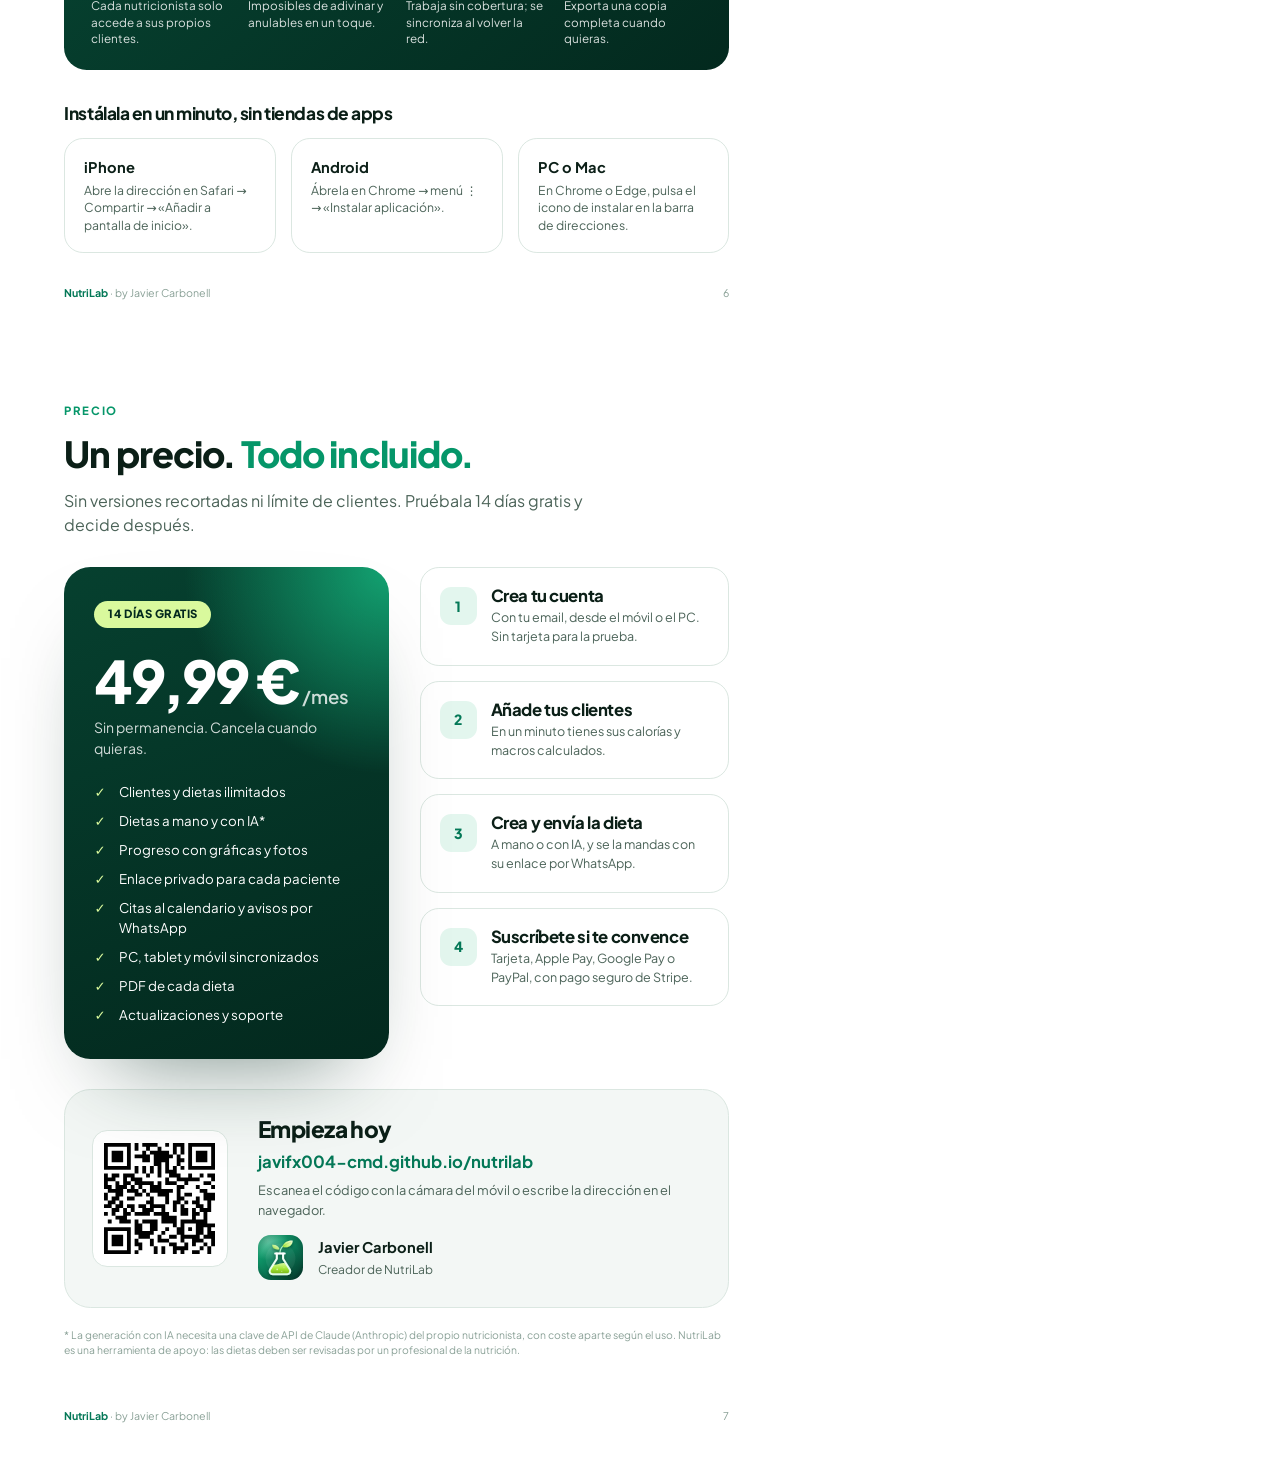
==== commit e06d498f: "Dossier de venta: capturas grandes y legibles, títulos corregidos y página de PC Co-Authored-By: Cla" ====
--- a/marketing/dossier/index.html
+++ b/marketing/dossier/index.html
@@ -4,7 +4,6 @@
 <meta charset="utf-8">
 <title>NutriLab · Dossier</title>
 <style>
-/* Fuente e icono de la app (rutas relativas a esta carpeta) */
 @font-face { font-family: 'Jakarta'; src: url(../../vendor/fonts/plus-jakarta-sans.woff2) format('woff2'); font-weight: 200 800; }
 @page { size: A4; margin: 0; }
 :root {
@@ -43,16 +42,16 @@
 .cover .brand .by { font-size: 10.5pt; opacity: .8; margin-top: 1.5mm; }
 .cover h1 { font-size: 40pt; font-weight: 800; margin-top: 20mm; max-width: 165mm; }
 .cover h1 span { color: var(--lime); }
-.cover .sub { font-size: 13.5pt; opacity: .86; margin-top: 6mm; max-width: 150mm; line-height: 1.45; }
+.cover .sub { font-size: 13.5pt; opacity: .86; margin-top: 6mm; max-width: 165mm; line-height: 1.45; }
 .cover .chips { display: flex; gap: 3mm; margin-top: 8mm; flex-wrap: wrap; }
 .cover .chip { border: .3mm solid rgba(255,255,255,.28); background: rgba(255,255,255,.08); border-radius: 20mm; padding: 2mm 4.5mm; font-size: 9.5pt; font-weight: 600; }
 .cover .chip.lime { background: var(--lime); color: var(--deep); border-color: var(--lime); }
-.cover .phones { position: absolute; left: 0; right: 0; bottom: -16mm; height: 150mm; }
+.cover .phones { position: absolute; left: 0; right: 0; bottom: 0; height: 160mm; }
 .cover .phones .phone { width: 66mm; }
 .cover .phones .phone { position: absolute; }
-.cover .phones .p1 { left: 10mm; bottom: 18mm; transform: rotate(-7deg); }
-.cover .phones .p2 { left: 68mm; bottom: 30mm; z-index: 2; width: 74mm; }
-.cover .phones .p3 { right: 8mm; bottom: 18mm; transform: rotate(7deg); }
+.cover .phones .p1 { left: 9mm; bottom: 9mm; }
+.cover .phones .p2 { left: 68mm; bottom: 20mm; z-index: 2; width: 74mm; }
+.cover .phones .p3 { right: 9mm; bottom: 9mm; }
 .cover .leaf { position: absolute; right: -20mm; top: 40mm; width: 110mm; opacity: .06; }
 
 /* ---------------------------------------------------------------- tarjetas */
@@ -118,6 +117,26 @@
 .sig b { font-size: 11pt; display: block; }
 .sig span { color: var(--muted); font-size: 9pt; }
 .note { font-size: 7.8pt; color: #8aa197; margin-top: 5mm; line-height: 1.45; }
+
+/* páginas de pantallas, versión grande y legible */
+.page h2 { max-width: 170mm; }
+.duo { display: grid; grid-template-columns: 1fr 1fr; gap: 8mm; margin-top: 8mm; }
+.duo figure { display: flex; flex-direction: column; align-items: center; }
+.duo figcaption { margin-top: 3.5mm; font-size: 9pt; font-weight: 650; color: var(--muted); text-align: center; }
+.phone.lg { width: 84mm; border-radius: 10mm; padding: 2.4mm; } .phone.lg img { aspect-ratio: 390 / 720; border-radius: 7.8mm; }
+.stage { width: 100%; height: calc((84mm - 4.8mm) * 720 / 390 + 4.8mm); border-radius: 8mm; display: grid; place-items: center; padding: 4mm;
+  background: radial-gradient(80% 60% at 20% 0%, #d1fae5, transparent 70%), linear-gradient(160deg, #ecfdf5, #dcf3ea); border: .3mm solid #c7eadb; }
+.stage.ai { background: radial-gradient(80% 60% at 20% 0%, #ede9fe, transparent 70%), linear-gradient(160deg, #f5f3ff, #e7ecfd); border-color: #dcd6fb; }
+.sheetcard { width: 100%; border-radius: 6mm; overflow: hidden; background: #f3f6f4; box-shadow: 0 10mm 22mm -10mm rgba(3, 41, 30, .45), 0 0 0 .3mm rgba(3, 41, 30, .06); }
+.sheetcard img { width: 100%; display: block; margin-top: -1mm; }
+.points.two { grid-template-columns: 1fr 1fr; gap: 5mm 8mm; margin-top: 9mm; }
+.laptop.big { width: 100%; margin-top: 9mm; } .laptop.big .screen img { aspect-ratio: 1100 / 700; }
+.pn { margin-left: -.07em; }
+.sub3 { margin-top: 9mm; font-size: 13pt; }
+.install { display: grid; grid-template-columns: repeat(3, 1fr); gap: 4mm; margin-top: 4mm; }
+.install > div { border: .3mm solid var(--line); border-radius: 5mm; padding: 4.5mm 5mm; }
+.install b { display: block; font-size: 11pt; margin-bottom: 1mm; }
+.install span { font-size: 9.2pt; color: var(--muted); line-height: 1.45; display: block; }
 </style>
 </head>
 <body>
@@ -180,73 +199,74 @@
 <!-- ============================================================ 3 · CLIENTES Y PROGRESO -->
 <section class="page">
   <div class="eyebrow">Clientes y progreso</div>
-  <h2>Cada paciente,<br><span class="hl">de un vistazo.</span></h2>
-  <div class="show">
-    <div class="pair tight">
-      <div class="phone sm"><img src="clients.png" alt=""></div>
-      <div class="phone sm"><img src="client.png" alt=""></div>
-    </div>
-    <ul class="points">
-      <li><span class="n">1</span><div><b>Todo en una ficha</b><span>Datos personales, objetivo, actividad, alergias, gustos, contacto y notas privadas.</span></div></li>
-      <li><span class="n">2</span><div><b>Objetivos automáticos</b><span>Calorías y reparto de proteína, hidratos y grasa según el objetivo: perder grasa, mantener, ganar músculo o recomposición.</span></div></li>
-      <li><span class="n">3</span><div><b>Mediciones con fotos</b><span>Registra peso y perímetros en cada revisión y compara la evolución con gráficas claras.</span></div></li>
-      <li><span class="n">4</span><div><b>Contacto en un toque</b><span>WhatsApp, llamada o email directamente desde la ficha.</span></div></li>
-    </ul>
-  </div>
-  <div class="laptop"><div class="screen"><img src="pc.png" alt=""></div><div class="base"></div></div>
-  <p class="caption">También en el ordenador: los mismos datos en el PC, el móvil y la tablet, sincronizados.</p>
+  <h2>Cada paciente, <span class="hl">de un vistazo.</span></h2>
+  <div class="duo">
+    <figure><div class="phone lg"><img src="t-client.png" alt=""></div><figcaption>Ficha con objetivos calculados</figcaption></figure>
+    <figure><div class="phone lg"><img src="t-progress.png" alt=""></div><figcaption>Evolución hacia el objetivo</figcaption></figure>
+  </div>
+  <ul class="points two">
+    <li><span class="n">1</span><div><b>Todo en una ficha</b><span>Datos, objetivo, actividad, alergias, gustos, contacto y notas privadas.</span></div></li>
+    <li><span class="n">2</span><div><b>Objetivos automáticos</b><span>Calorías, proteína, hidratos y grasa según el objetivo de cada cliente.</span></div></li>
+    <li><span class="n">3</span><div><b>Mediciones con fotos</b><span>Peso, % de grasa y perímetros en cada revisión, con gráficas claras.</span></div></li>
+    <li><span class="n">4</span><div><b>Contacto en un toque</b><span>WhatsApp, llamada o email directamente desde la ficha.</span></div></li>
+  </ul>
   <div class="foot"><span><b>NutriLab</b> · by Javier Carbonell</span><span>3</span></div>
 </section>
 
 <!-- ============================================================ 4 · DIETAS -->
 <section class="page">
   <div class="eyebrow">Dietas</div>
-  <h2>Una dieta completa<br><span class="hl">en minutos.</span></h2>
-  <p class="lead">Créala a mano con la base de alimentos o deja que la IA proponga un plan a partir de la ficha del cliente. Después ajustas lo que quieras.</p>
-  <div class="show rev">
-    <ul class="points">
-      <li><span class="n">1</span><div><b>IA que conoce a tu cliente</b><span>Usa sus calorías, macros, número de comidas, alergias y lo que no le gusta. Puedes añadir indicaciones: «come en la oficina», «cenas rápidas»…</span></div></li>
-      <li><span class="n">2</span><div><b>Macros en tiempo real</b><span>Cada cambio de cantidad actualiza las calorías del día frente al objetivo.</span></div></li>
-      <li><span class="n">3</span><div><b>Varios días y recetas</b><span>Día tipo o semana completa, con horarios, medidas caseras y preparación.</span></div></li>
-      <li><span class="n">4</span><div><b>PDF y WhatsApp</b><span>Un PDF limpio para imprimir o un texto listo para enviar al cliente.</span></div></li>
-    </ul>
-    <div class="pair">
-      <div class="phone sm"><img src="ai.png" alt=""></div>
-      <div class="phone sm"><img src="plan.png" alt=""></div>
-    </div>
-  </div>
-  <div class="band">
-    <div><b>Mifflin-St Jeor</b><span>Gasto calculado con la fórmula de referencia y el nivel de actividad.</span></div>
-    <div><b>4 objetivos</b><span>Perder grasa, mantener, ganar músculo o recomposición.</span></div>
-    <div><b>~150 alimentos</b><span>Habituales en España, por 100 g, y los que tú añadas.</span></div>
-    <div><b>Revisión con IA</b><span>Pide cambios a la IA: «más proteína en la cena», «sin pescado»…</span></div>
-  </div>
+  <h2>Una dieta completa <span class="hl">en minutos.</span></h2>
+  <div class="duo">
+    <figure><div class="stage ai"><div class="sheetcard"><img src="s-ai.png" alt=""></div></div><figcaption>La IA parte de la ficha del cliente</figcaption></figure>
+    <figure><div class="phone lg"><img src="t-plan.png" alt=""></div><figcaption>Macros del día frente al objetivo</figcaption></figure>
+  </div>
+  <ul class="points two">
+    <li><span class="n">1</span><div><b>IA que conoce a tu cliente</b><span>Usa sus calorías, macros, comidas al día, alergias y lo que no le gusta.*</span></div></li>
+    <li><span class="n">2</span><div><b>O a mano, igual de rápido</b><span>Unos 150 alimentos habituales en España y los tuyos propios.</span></div></li>
+    <li><span class="n">3</span><div><b>Varios días y recetas</b><span>Día tipo o semana completa, con horarios y medidas caseras.</span></div></li>
+    <li><span class="n">4</span><div><b>PDF y WhatsApp</b><span>Un PDF limpio para imprimir o un texto listo para enviar.</span></div></li>
+  </ul>
+  <p class="note">* Necesita una clave de API de Claude (Anthropic) del nutricionista, con coste aparte según el uso. Las dietas deben ser revisadas por un profesional.</p>
   <div class="foot"><span><b>NutriLab</b> · by Javier Carbonell</span><span>4</span></div>
 </section>
 
 <!-- ============================================================ 5 · PACIENTE Y CITAS -->
 <section class="page">
   <div class="eyebrow">Tu paciente, conectado</div>
-  <h2>Su dieta en su móvil.<br><span class="hl">Sus citas, en tu calendario.</span></h2>
-  <div class="show">
-    <div class="pair">
-      <div class="phone sm"><img src="portal.png" alt=""></div>
-      <div class="phone sm"><img src="cal.png" alt=""></div>
-    </div>
-    <ul class="points">
-      <li><span class="n">1</span><div><b>Un enlace privado por cliente</b><span>Se lo envías por WhatsApp. Sin descargas ni contraseñas: lo abre y ve su dieta activa, su progreso y su próxima cita.</span></div></li>
-      <li><span class="n">2</span><div><b>Siempre actualizado</b><span>Cuando cambias la dieta, el cliente ve la versión nueva. Puede guardarla como PDF o añadirla a su pantalla de inicio.</span></div></li>
-      <li><span class="n">3</span><div><b>Tú tienes el control</b><span>Solo lectura. No ve tus notas privadas ni fotos. Sabes cuándo lo abrió por última vez y puedes anularlo cuando quieras.</span></div></li>
-      <li><span class="n">4</span><div><b>Citas sin olvidos</b><span>Fecha, hora, duración y lugar. Al calendario del iPhone, Android, Google u Outlook con aviso previo, y recordatorio al cliente por WhatsApp.</span></div></li>
-    </ul>
-  </div>
+  <h2>Su dieta y sus citas, <span class="hl">en su móvil.</span></h2>
+  <div class="duo">
+    <figure><div class="phone lg"><img src="t-portal.png" alt=""></div><figcaption>Lo que ve tu paciente con su enlace</figcaption></figure>
+    <figure><div class="stage"><div class="sheetcard"><img src="s-cal.png" alt=""></div></div><figcaption>Cada cita, al calendario en un toque</figcaption></figure>
+  </div>
+  <ul class="points two">
+    <li><span class="n">1</span><div><b>Un enlace privado por cliente</b><span>Se lo envías por WhatsApp. Sin descargas ni contraseñas.</span></div></li>
+    <li><span class="n">2</span><div><b>Siempre actualizado</b><span>Ve su dieta activa, su progreso y su próxima cita. Solo lectura.</span></div></li>
+    <li><span class="n">3</span><div><b>Tú tienes el control</b><span>Sabes cuándo lo abrió y puedes anular el enlace cuando quieras.</span></div></li>
+    <li><span class="n">4</span><div><b>Citas sin olvidos</b><span>iPhone, Android, Google u Outlook, con aviso y recordatorio por WhatsApp.</span></div></li>
+  </ul>
+  <div class="foot"><span><b>NutriLab</b> · by Javier Carbonell</span><span>5</span></div>
+</section>
+
+<!-- ============================================================ 6 · PC Y SEGURIDAD -->
+<section class="page">
+  <div class="eyebrow">En todos tus dispositivos</div>
+  <h2>Móvil, tablet y PC. <span class="hl">Siempre al día.</span></h2>
+  <p class="lead">Entra con tu email en el ordenador, la tablet o el móvil y encuentra los mismos datos. Se instala como una app y funciona aunque no haya cobertura.</p>
+  <div class="laptop big"><div class="screen"><img src="pc-home.png" alt=""></div><div class="base"></div></div>
   <div class="band">
     <div><b>Cuentas separadas</b><span>Cada nutricionista solo accede a sus propios clientes.</span></div>
     <div><b>Enlaces seguros</b><span>Imposibles de adivinar y anulables en un toque.</span></div>
     <div><b>Sin conexión</b><span>Trabaja sin cobertura; se sincroniza al volver la red.</span></div>
     <div><b>Tus datos son tuyos</b><span>Exporta una copia completa cuando quieras.</span></div>
   </div>
-  <div class="foot"><span><b>NutriLab</b> · by Javier Carbonell</span><span>5</span></div>
+  <h3 class="sub3">Instálala en un minuto, sin tiendas de apps</h3>
+  <div class="install">
+    <div><b>iPhone</b><span>Abre la dirección en Safari → Compartir → «Añadir a pantalla de inicio».</span></div>
+    <div><b>Android</b><span>Ábrela en Chrome → menú ⋮ → «Instalar aplicación».</span></div>
+    <div><b>PC o Mac</b><span>En Chrome o Edge, pulsa el icono de instalar en la barra de direcciones.</span></div>
+  </div>
+  <div class="foot"><span><b>NutriLab</b> · by Javier Carbonell</span><span>6</span></div>
 </section>
 
 <!-- ============================================================ 6 · PRECIO -->
@@ -287,8 +307,17 @@
     </div>
   </div>
   <p class="note">* La generación con IA necesita una clave de API de Claude (Anthropic) del propio nutricionista, con coste aparte según el uso. NutriLab es una herramienta de apoyo: las dietas deben ser revisadas por un profesional de la nutrición.</p>
-  <div class="foot"><span><b>NutriLab</b> · by Javier Carbonell</span><span>6</span></div>
-</section>
-
+  <div class="foot"><span><b>NutriLab</b> · by Javier Carbonell</span><span>7</span></div>
+</section>
+
+<script>
+// Plus Jakarta deja mucho aire antes de «.» y «,» en tamaños grandes: lo compensamos en los títulos.
+for (const h of document.querySelectorAll('h1, h2, .cta h3')) {
+  const walk = (n) => { for (const c of [...n.childNodes]) {
+    if (c.nodeType === 3 && /[.,]/.test(c.data)) { const f = document.createElement('span'); f.innerHTML = c.data.replace(/[.,]/g, (m) => `<span class="pn">${m}</span>`); c.replaceWith(...f.childNodes); }
+    else if (c.nodeType === 1) walk(c); } };
+  walk(h);
+}
+</script>
 </body>
 </html>
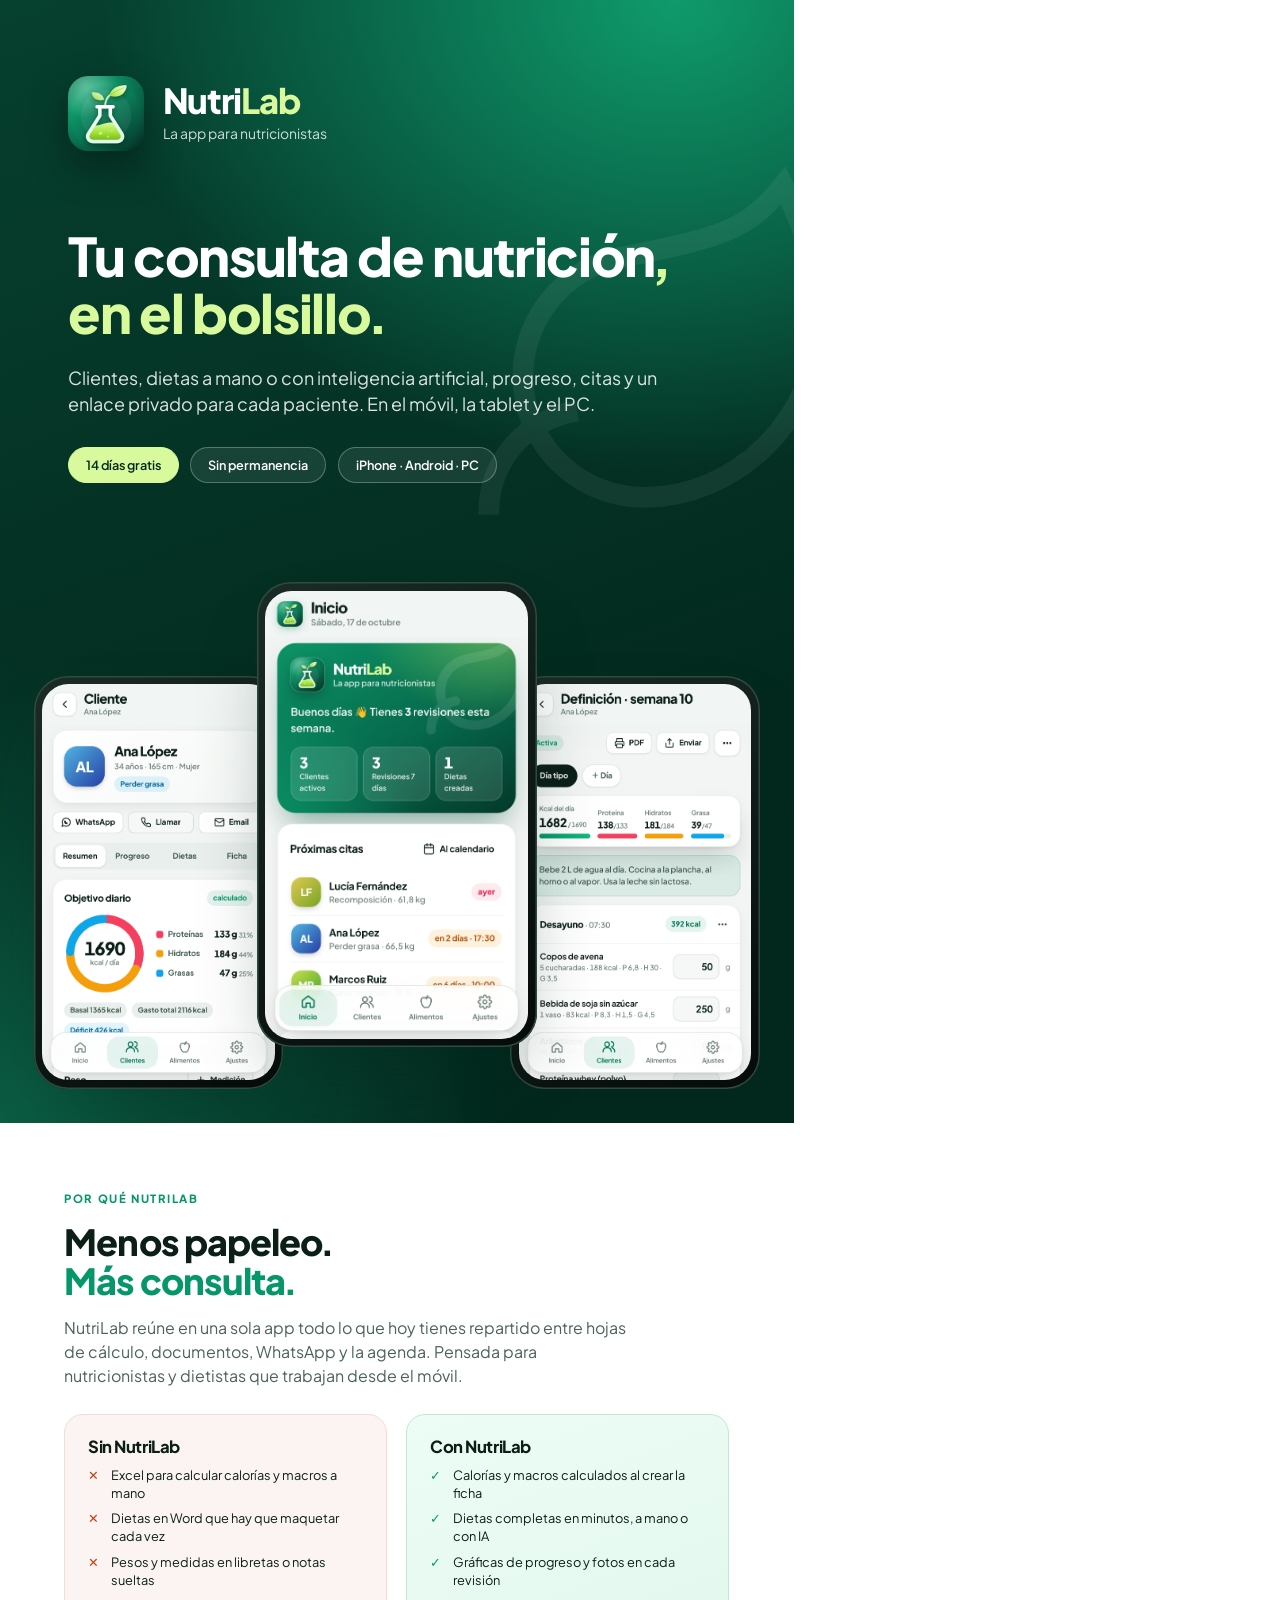
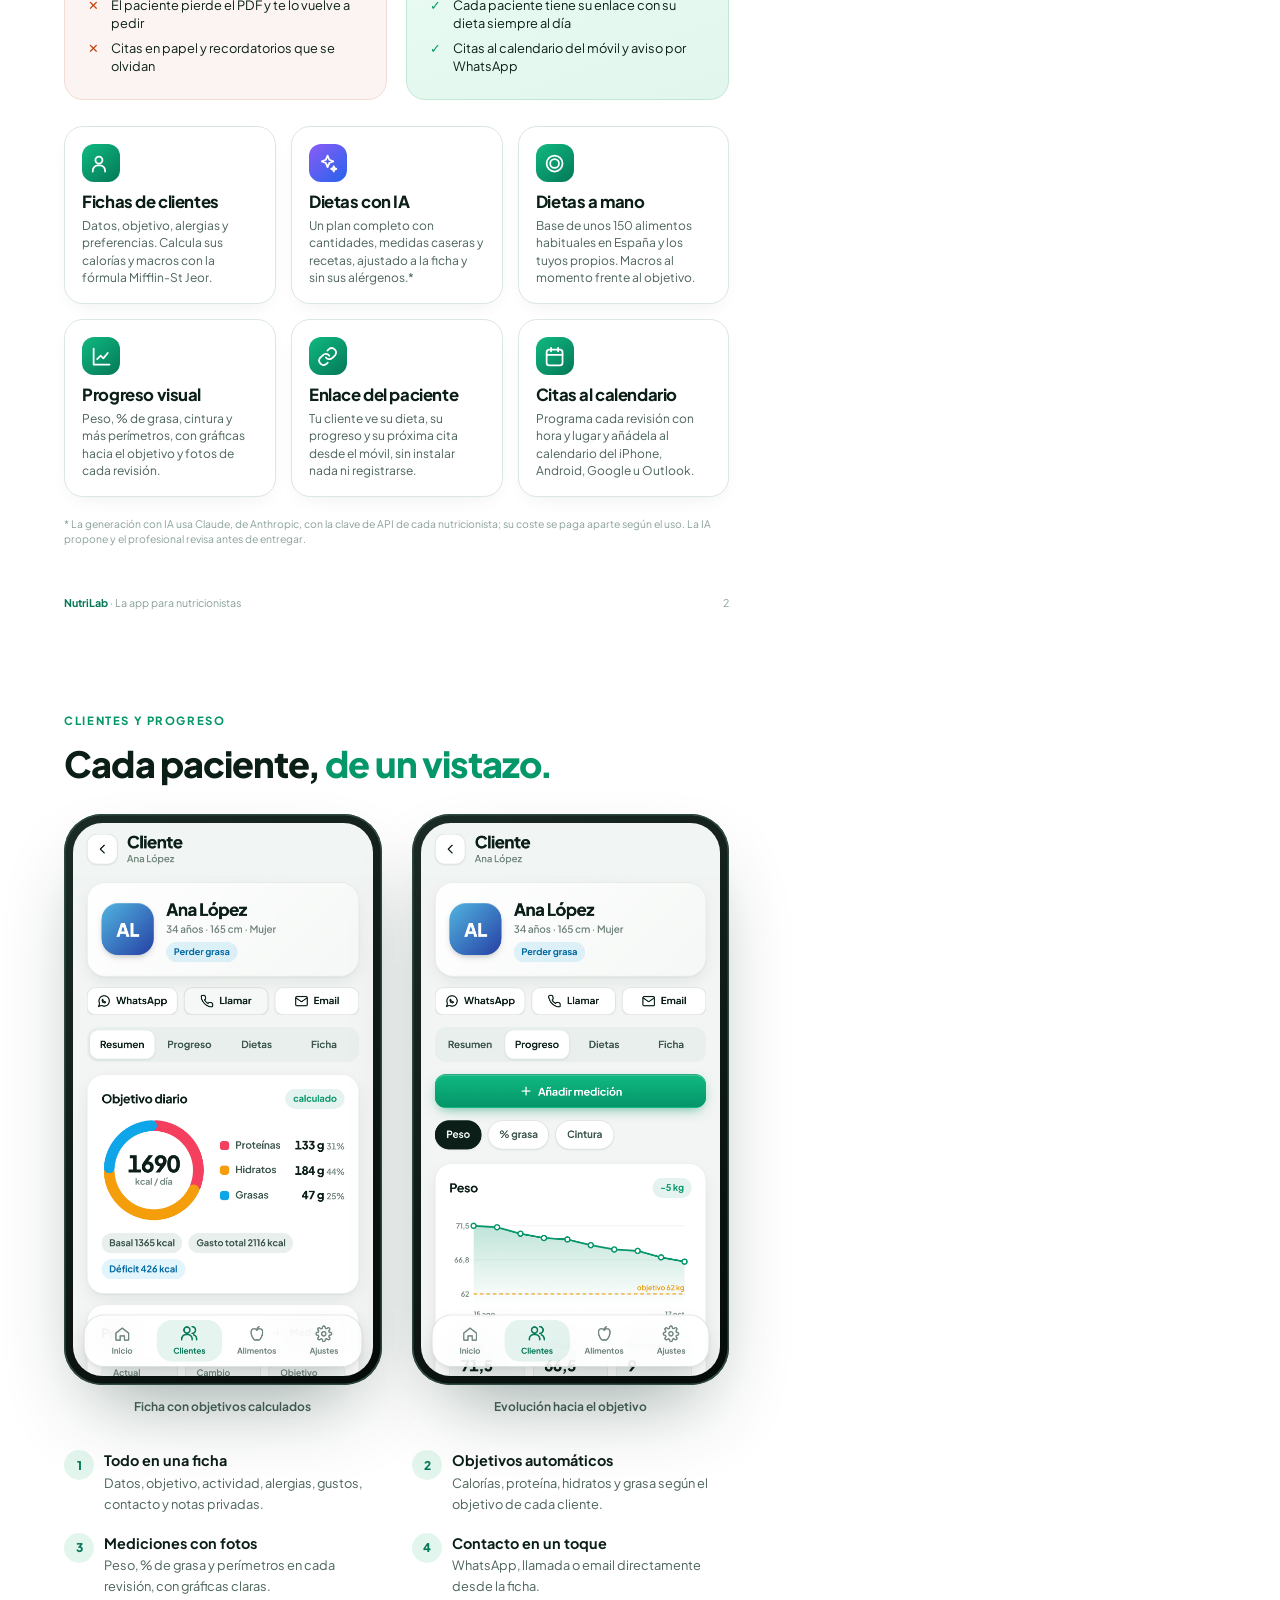
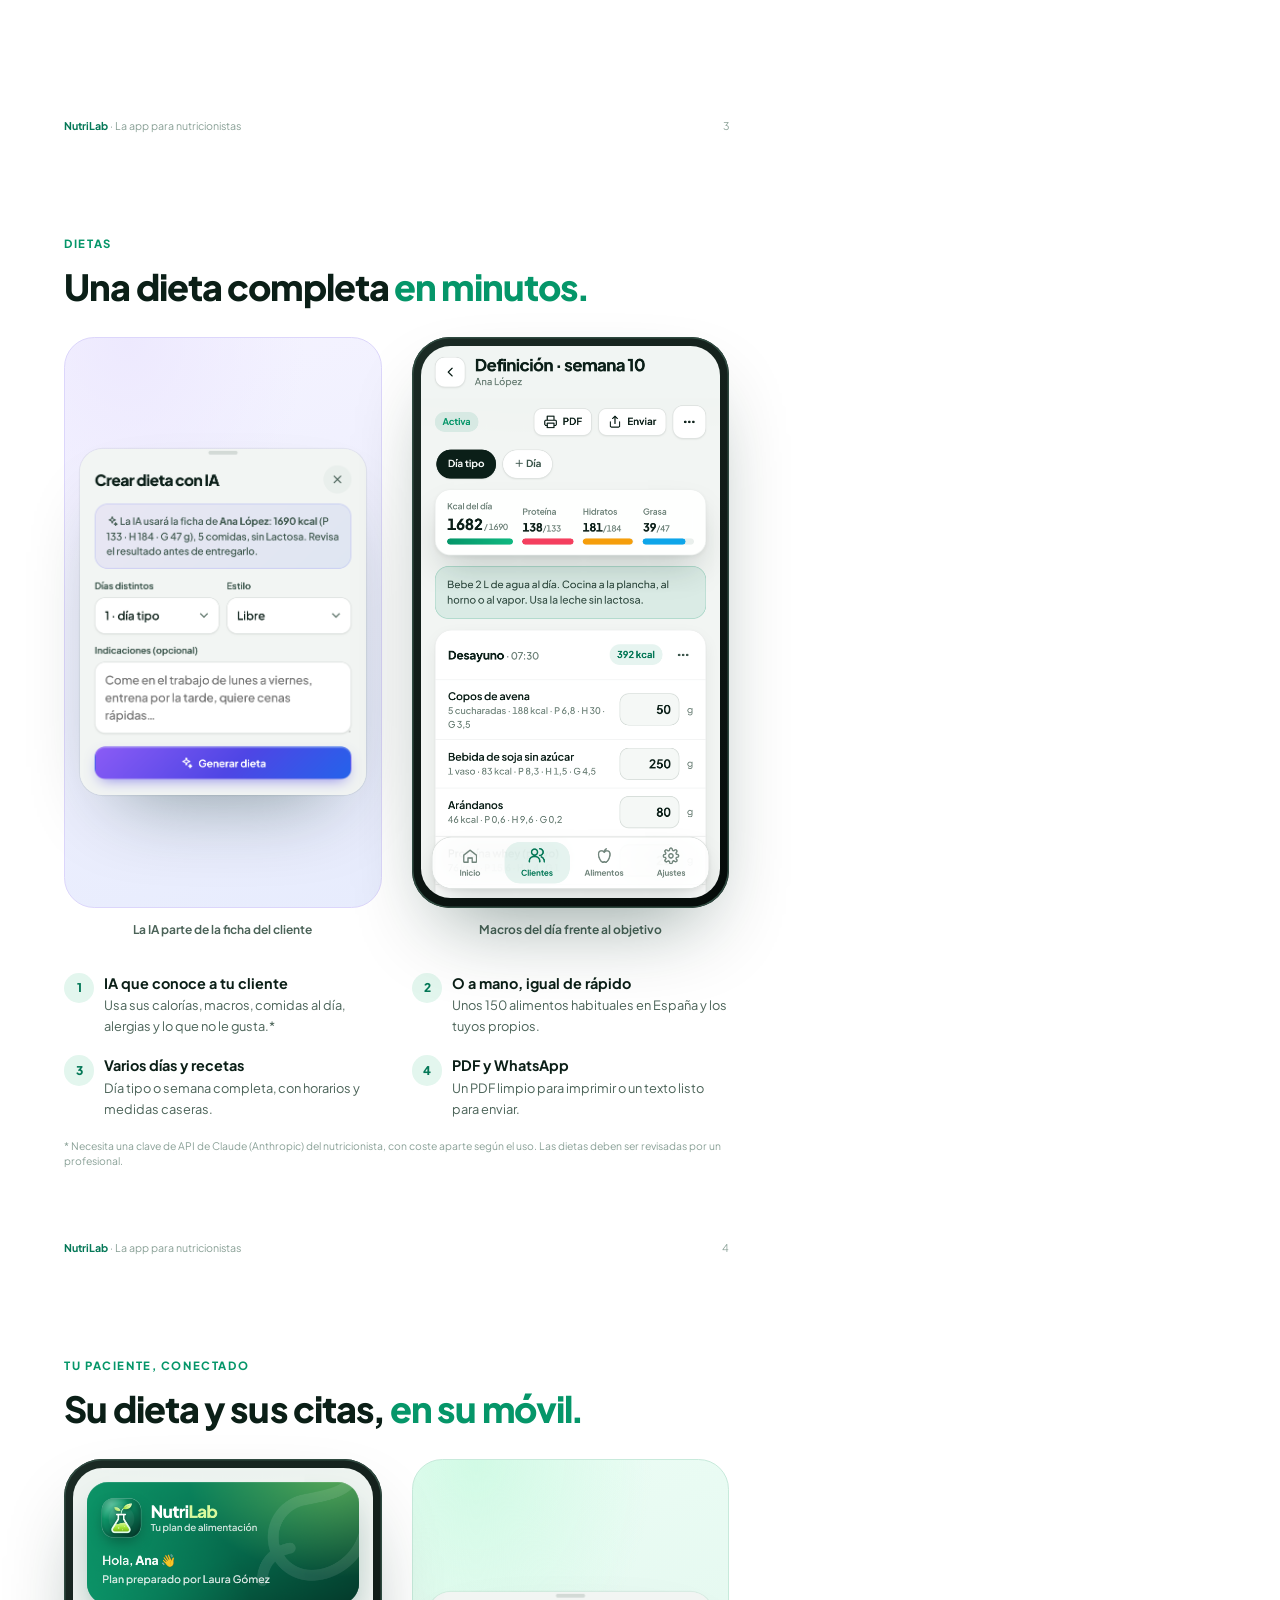
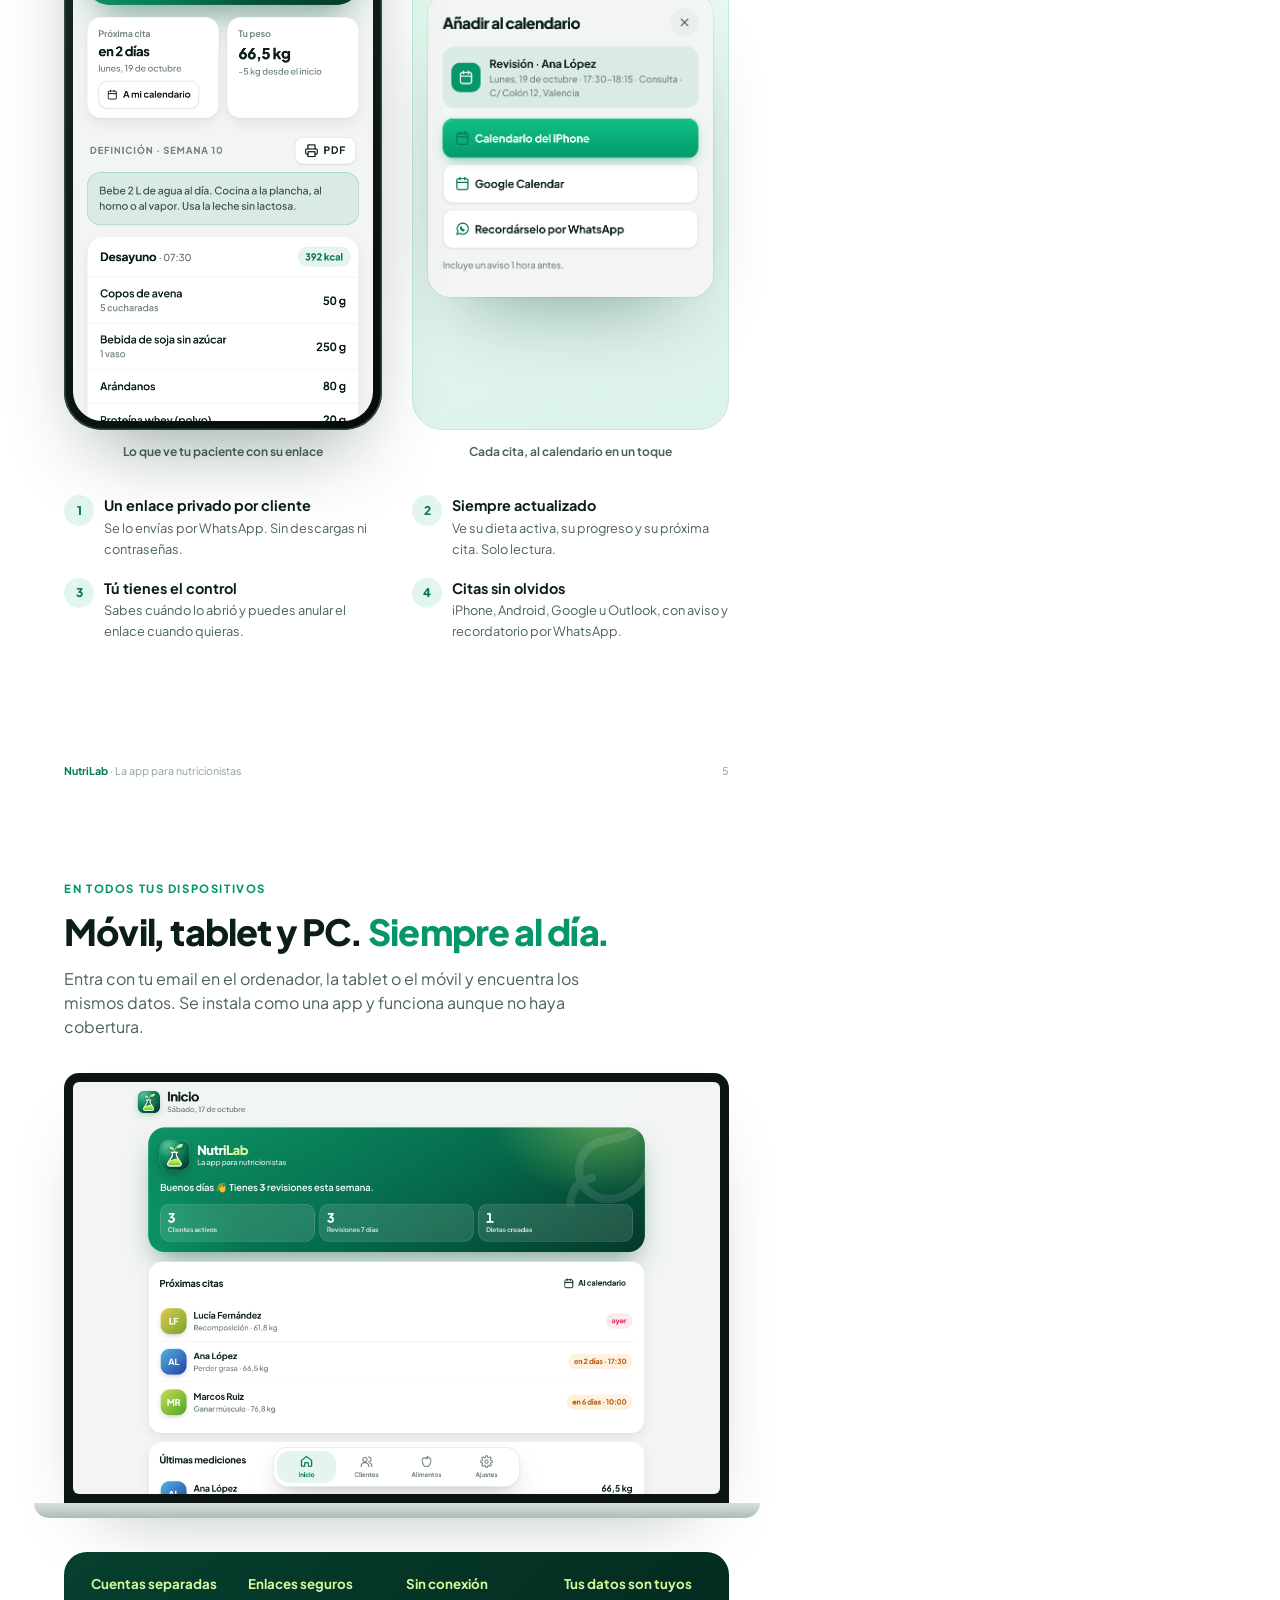
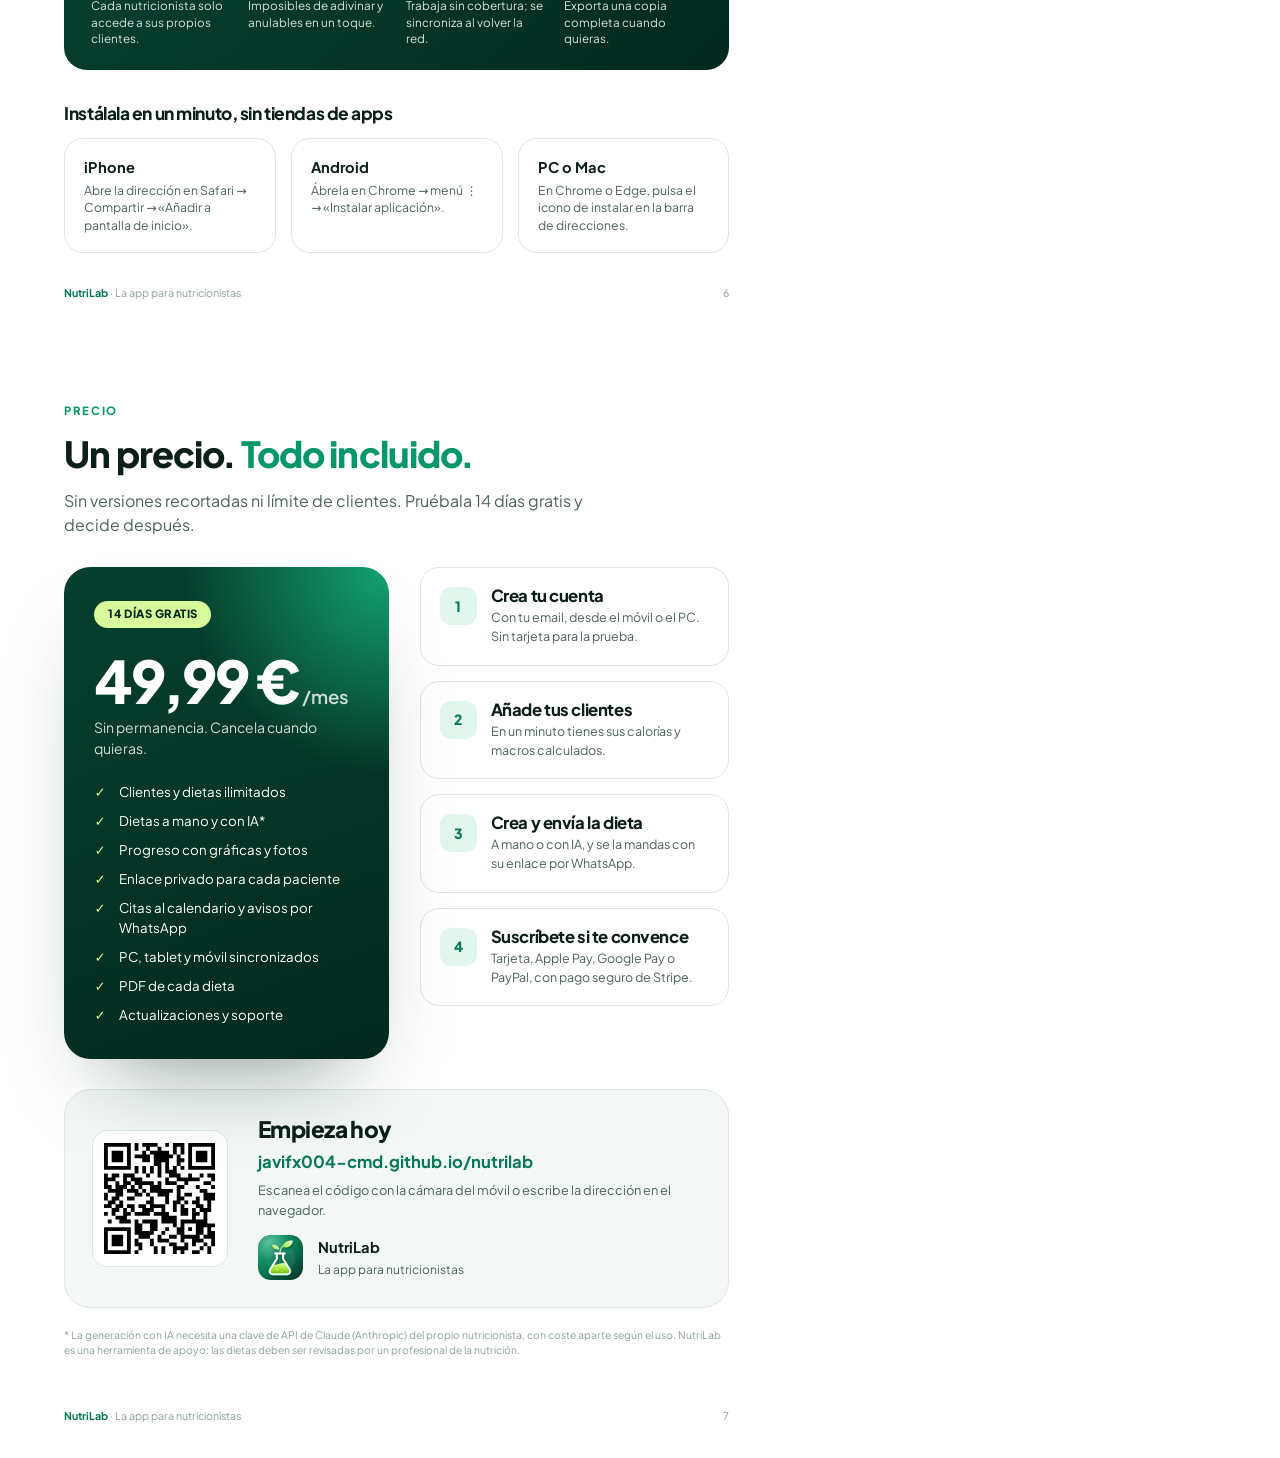
==== commit 2aac7811: "Dossier sin «by Javier Carbonell» y con páginas aplanadas para que se vea bien en el iPhone Co-Autho" ====
--- a/marketing/dossier/index.html
+++ b/marketing/dossier/index.html
@@ -144,7 +144,7 @@
 <!-- ============================================================ 1 · PORTADA -->
 <section class="page cover">
   <svg class="leaf" viewBox="0 0 24 24" fill="none" stroke="#fff" stroke-width="1.2"><path d="M11 20A7 7 0 0 1 9.8 6.1C15.5 5 17 4.5 19 2c1 2 2 4.2 2 8 0 5.5-4.8 10-10 10z"/><path d="M2 21c0-3 1.9-5.4 5.1-6"/></svg>
-  <div class="brand"><img src="../../icons/icon.svg" alt=""><div><div class="n">Nutri<span>Lab</span></div><div class="by">by Javier Carbonell</div></div></div>
+  <div class="brand"><img src="../../icons/icon.svg" alt=""><div><div class="n">Nutri<span>Lab</span></div><div class="by">La app para nutricionistas</div></div></div>
   <h1>Tu consulta de nutrición, <span>en el bolsillo.</span></h1>
   <p class="sub">Clientes, dietas a mano o con inteligencia artificial, progreso, citas y un enlace privado para cada paciente. En el móvil, la tablet y el PC.</p>
   <div class="chips"><span class="chip lime">14 días gratis</span><span class="chip">Sin permanencia</span><span class="chip">iPhone · Android · PC</span></div>
@@ -193,7 +193,7 @@
       <h3>Citas al calendario</h3><p>Programa cada revisión con hora y lugar y añádela al calendario del iPhone, Android, Google u Outlook.</p></div>
   </div>
   <p class="note">* La generación con IA usa Claude, de Anthropic, con la clave de API de cada nutricionista; su coste se paga aparte según el uso. La IA propone y el profesional revisa antes de entregar.</p>
-  <div class="foot"><span><b>NutriLab</b> · by Javier Carbonell</span><span>2</span></div>
+  <div class="foot"><span><b>NutriLab</b> · La app para nutricionistas</span><span>2</span></div>
 </section>
 
 <!-- ============================================================ 3 · CLIENTES Y PROGRESO -->
@@ -210,7 +210,7 @@
     <li><span class="n">3</span><div><b>Mediciones con fotos</b><span>Peso, % de grasa y perímetros en cada revisión, con gráficas claras.</span></div></li>
     <li><span class="n">4</span><div><b>Contacto en un toque</b><span>WhatsApp, llamada o email directamente desde la ficha.</span></div></li>
   </ul>
-  <div class="foot"><span><b>NutriLab</b> · by Javier Carbonell</span><span>3</span></div>
+  <div class="foot"><span><b>NutriLab</b> · La app para nutricionistas</span><span>3</span></div>
 </section>
 
 <!-- ============================================================ 4 · DIETAS -->
@@ -228,7 +228,7 @@
     <li><span class="n">4</span><div><b>PDF y WhatsApp</b><span>Un PDF limpio para imprimir o un texto listo para enviar.</span></div></li>
   </ul>
   <p class="note">* Necesita una clave de API de Claude (Anthropic) del nutricionista, con coste aparte según el uso. Las dietas deben ser revisadas por un profesional.</p>
-  <div class="foot"><span><b>NutriLab</b> · by Javier Carbonell</span><span>4</span></div>
+  <div class="foot"><span><b>NutriLab</b> · La app para nutricionistas</span><span>4</span></div>
 </section>
 
 <!-- ============================================================ 5 · PACIENTE Y CITAS -->
@@ -245,7 +245,7 @@
     <li><span class="n">3</span><div><b>Tú tienes el control</b><span>Sabes cuándo lo abrió y puedes anular el enlace cuando quieras.</span></div></li>
     <li><span class="n">4</span><div><b>Citas sin olvidos</b><span>iPhone, Android, Google u Outlook, con aviso y recordatorio por WhatsApp.</span></div></li>
   </ul>
-  <div class="foot"><span><b>NutriLab</b> · by Javier Carbonell</span><span>5</span></div>
+  <div class="foot"><span><b>NutriLab</b> · La app para nutricionistas</span><span>5</span></div>
 </section>
 
 <!-- ============================================================ 6 · PC Y SEGURIDAD -->
@@ -266,7 +266,7 @@
     <div><b>Android</b><span>Ábrela en Chrome → menú ⋮ → «Instalar aplicación».</span></div>
     <div><b>PC o Mac</b><span>En Chrome o Edge, pulsa el icono de instalar en la barra de direcciones.</span></div>
   </div>
-  <div class="foot"><span><b>NutriLab</b> · by Javier Carbonell</span><span>6</span></div>
+  <div class="foot"><span><b>NutriLab</b> · La app para nutricionistas</span><span>6</span></div>
 </section>
 
 <!-- ============================================================ 6 · PRECIO -->
@@ -303,11 +303,11 @@
       <h3>Empieza hoy</h3>
       <div class="url">javifx004-cmd.github.io/nutrilab</div>
       <p>Escanea el código con la cámara del móvil o escribe la dirección en el navegador.</p>
-      <div class="sig"><img src="../../icons/icon.svg" alt=""><div><b>Javier Carbonell</b><span>Creador de NutriLab</span></div></div>
+      <div class="sig"><img src="../../icons/icon.svg" alt=""><div><b>NutriLab</b><span>La app para nutricionistas</span></div></div>
     </div>
   </div>
   <p class="note">* La generación con IA necesita una clave de API de Claude (Anthropic) del propio nutricionista, con coste aparte según el uso. NutriLab es una herramienta de apoyo: las dietas deben ser revisadas por un profesional de la nutrición.</p>
-  <div class="foot"><span><b>NutriLab</b> · by Javier Carbonell</span><span>7</span></div>
+  <div class="foot"><span><b>NutriLab</b> · La app para nutricionistas</span><span>7</span></div>
 </section>
 
 <script>
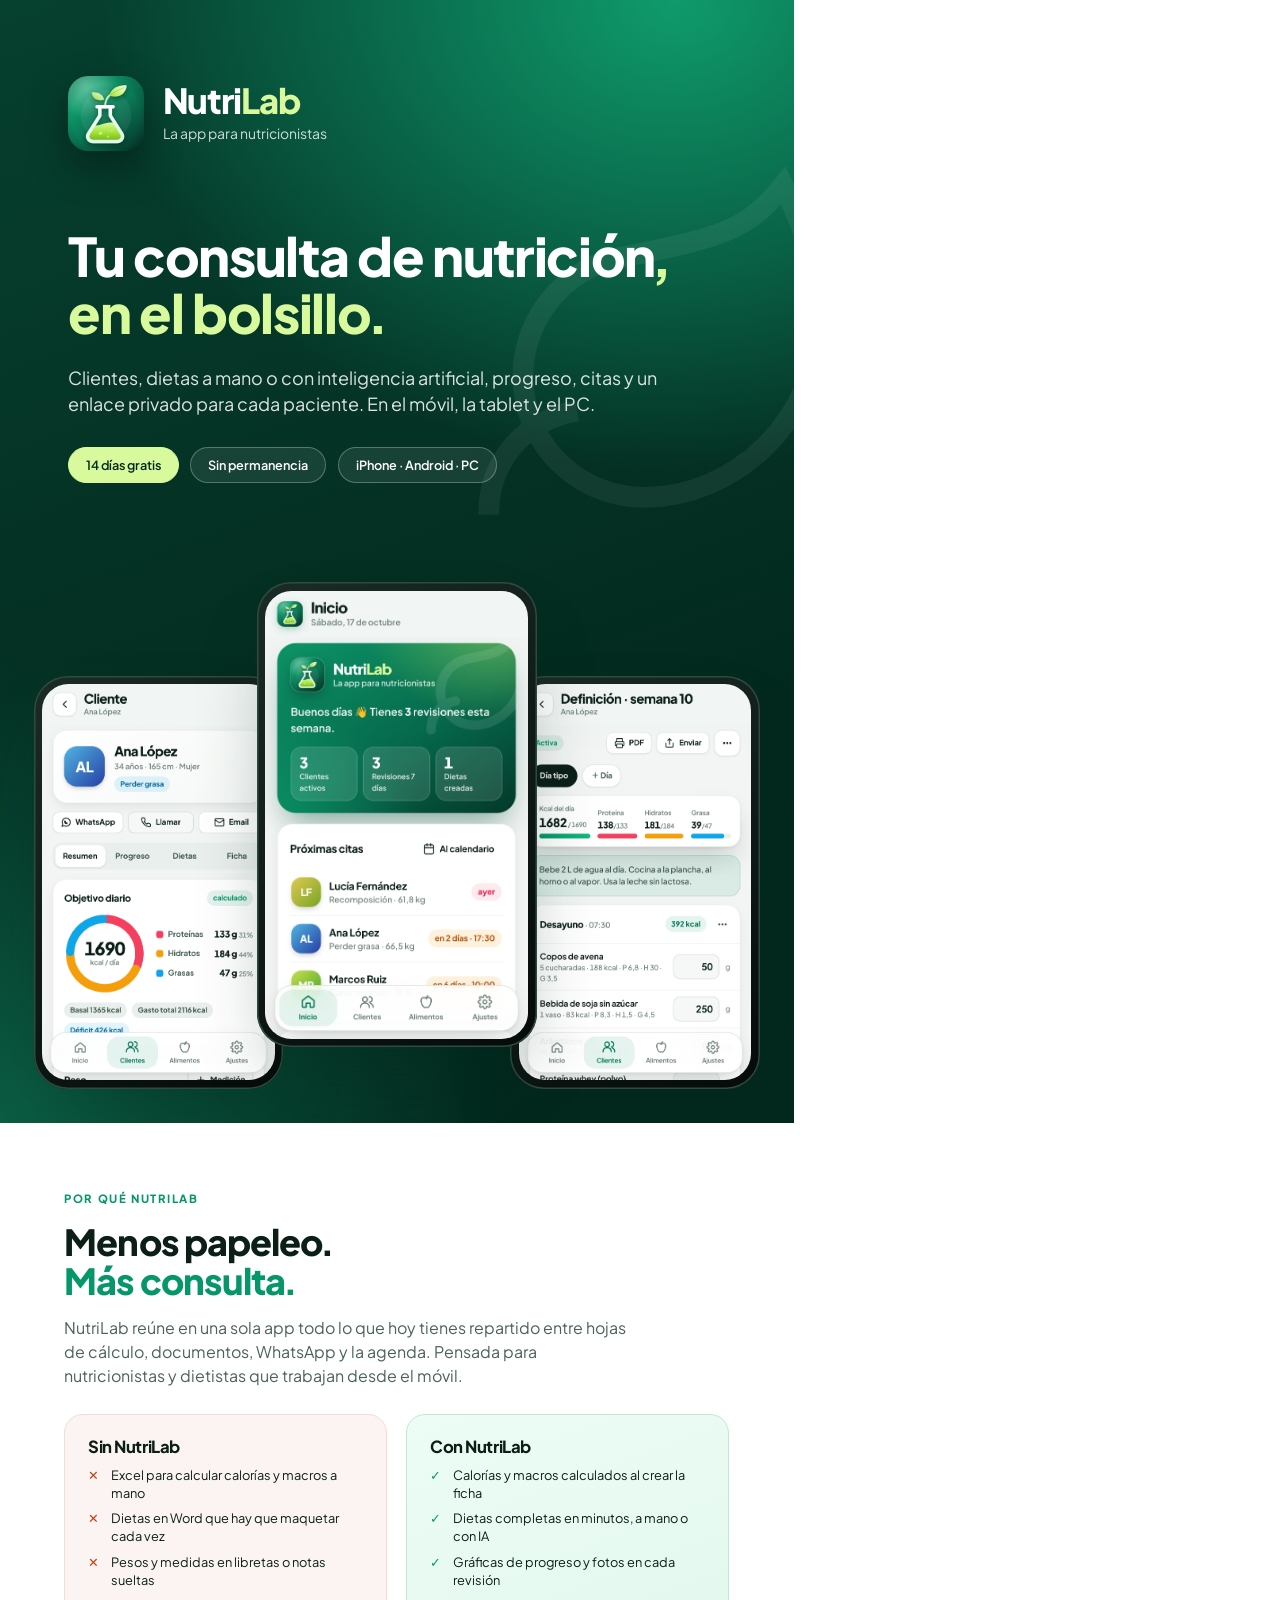
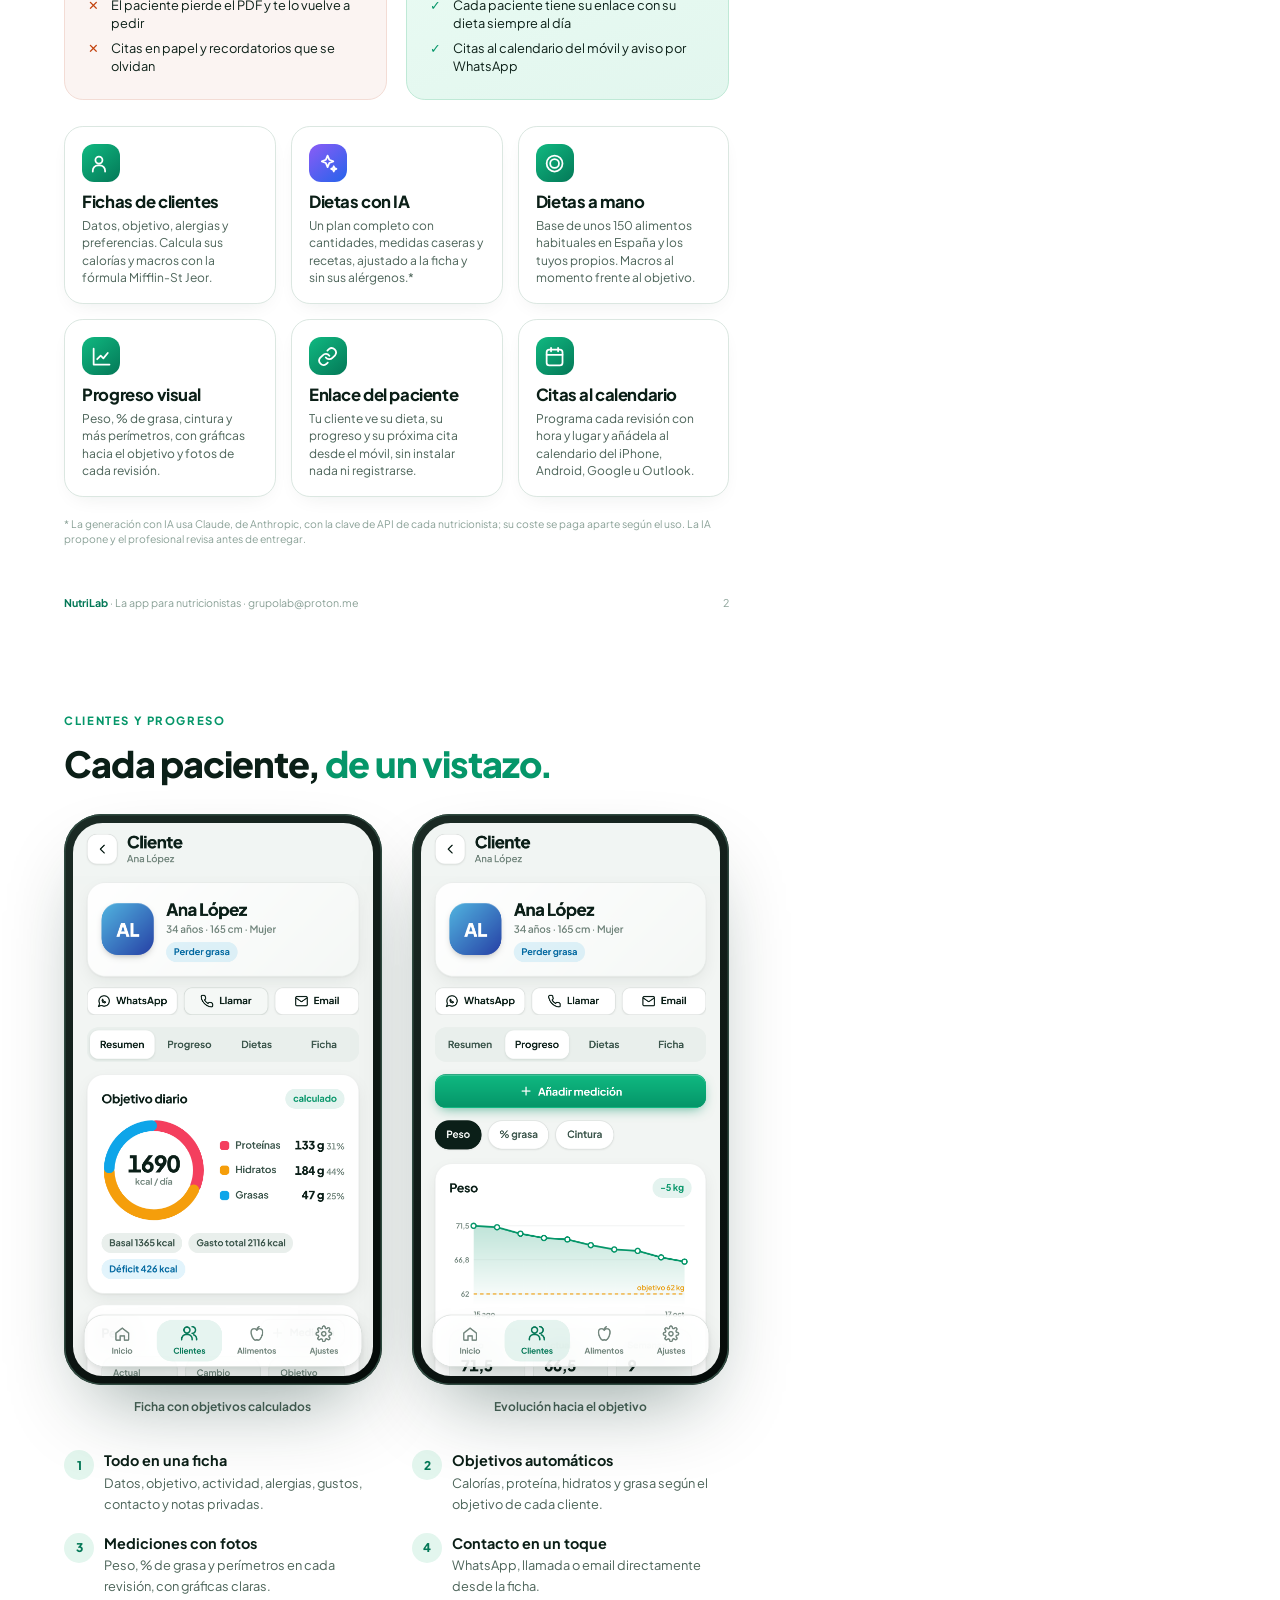
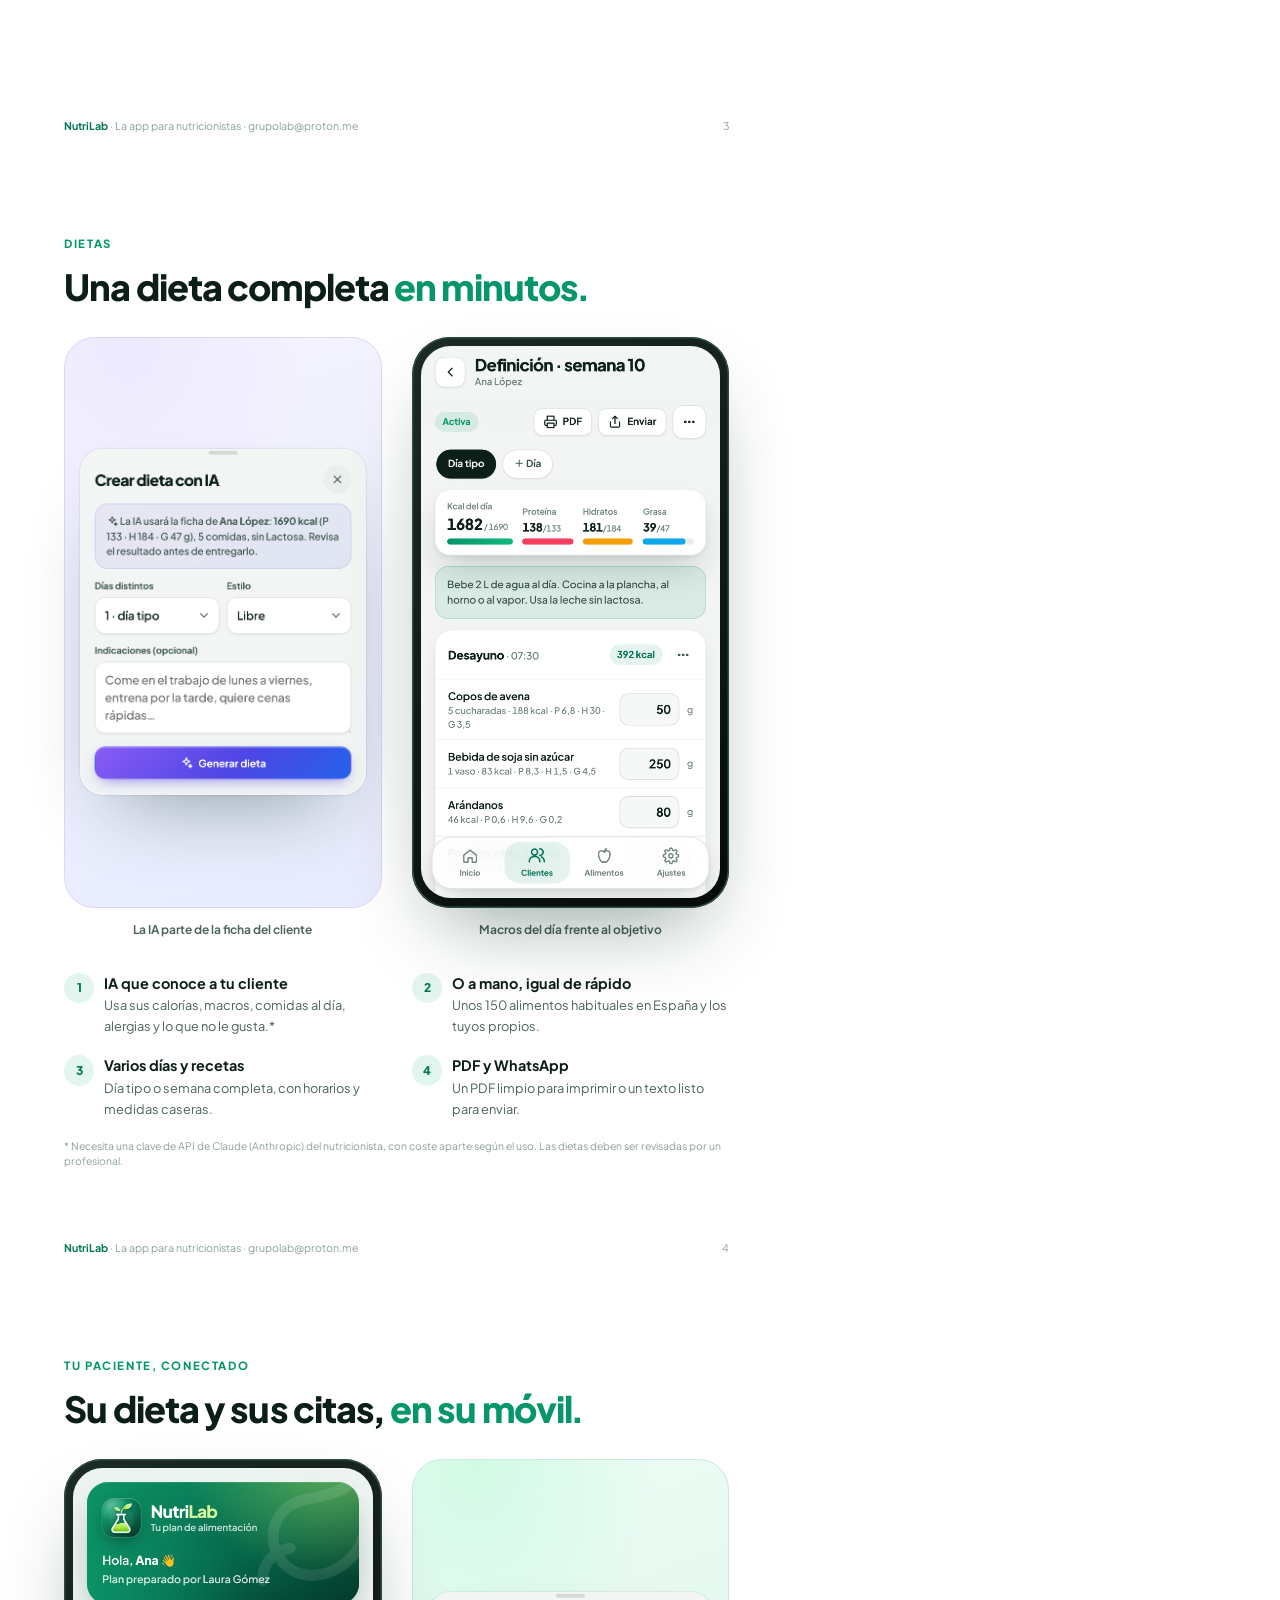
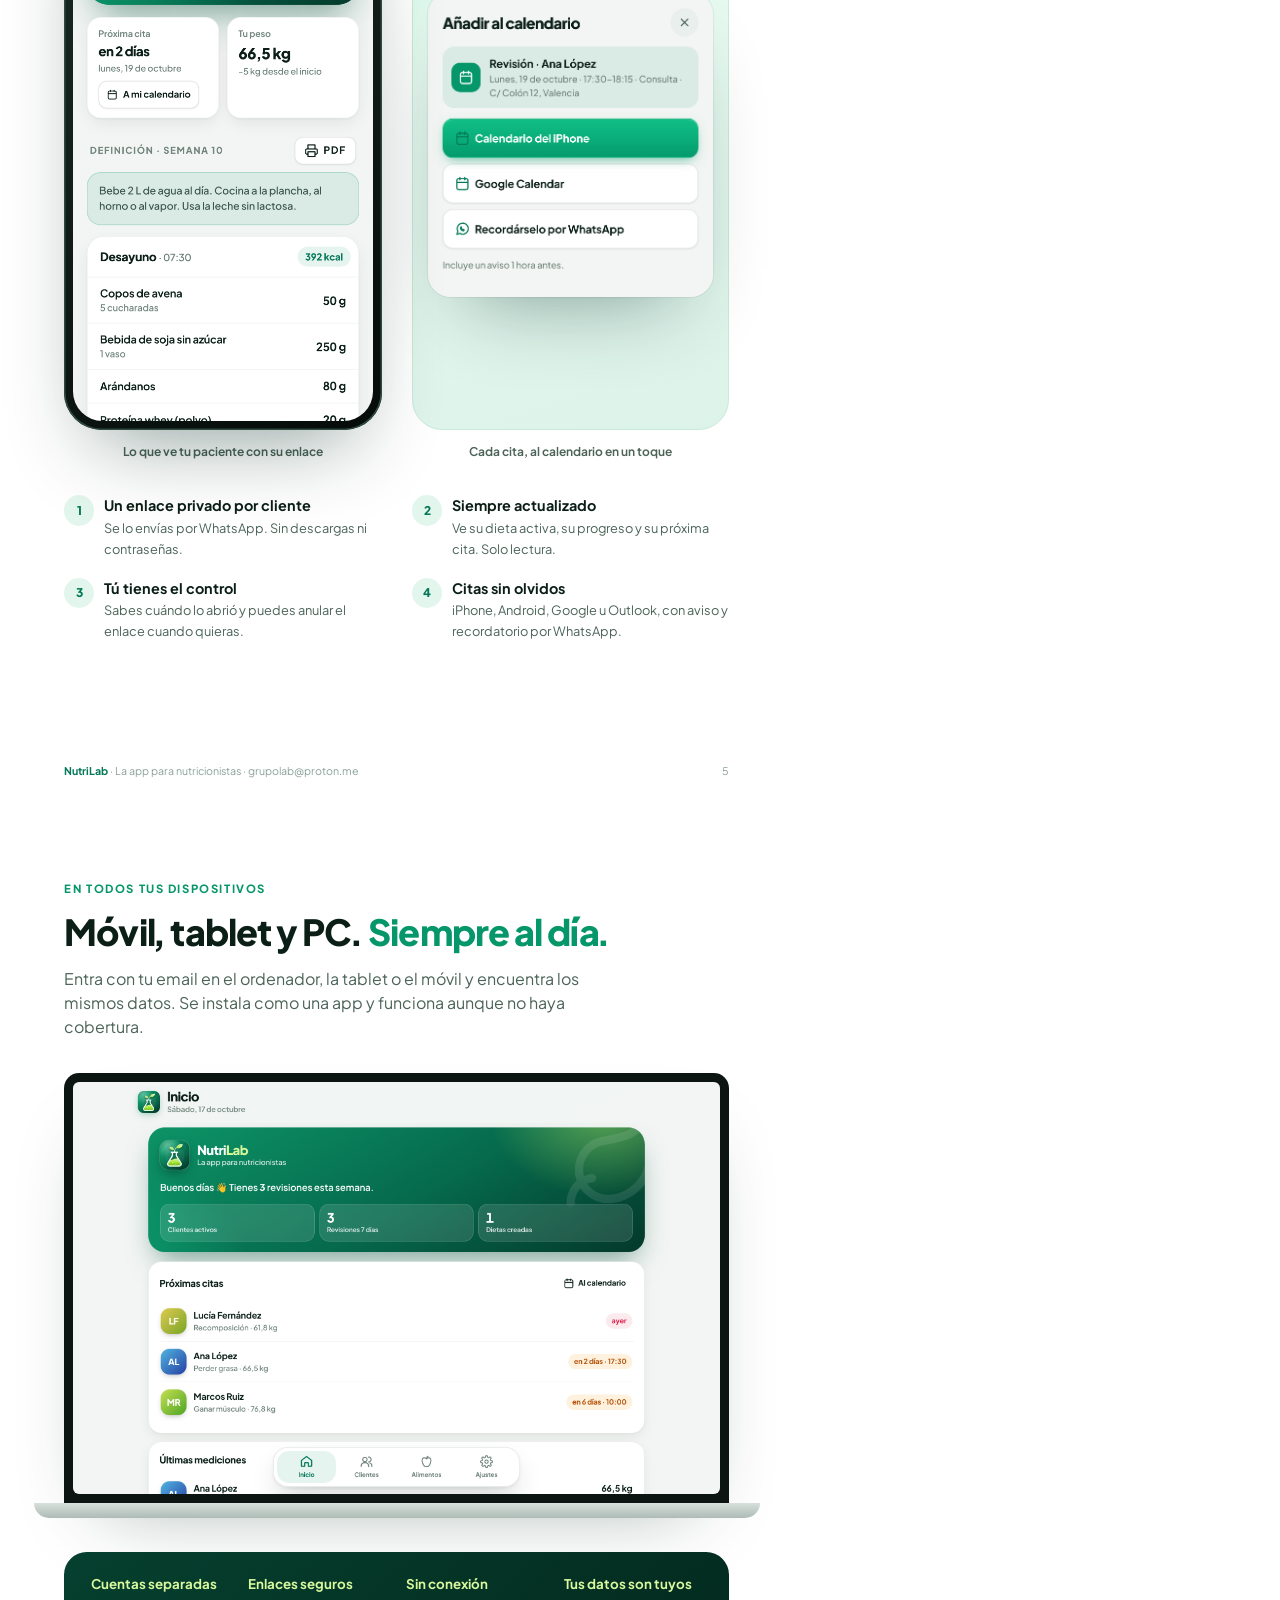
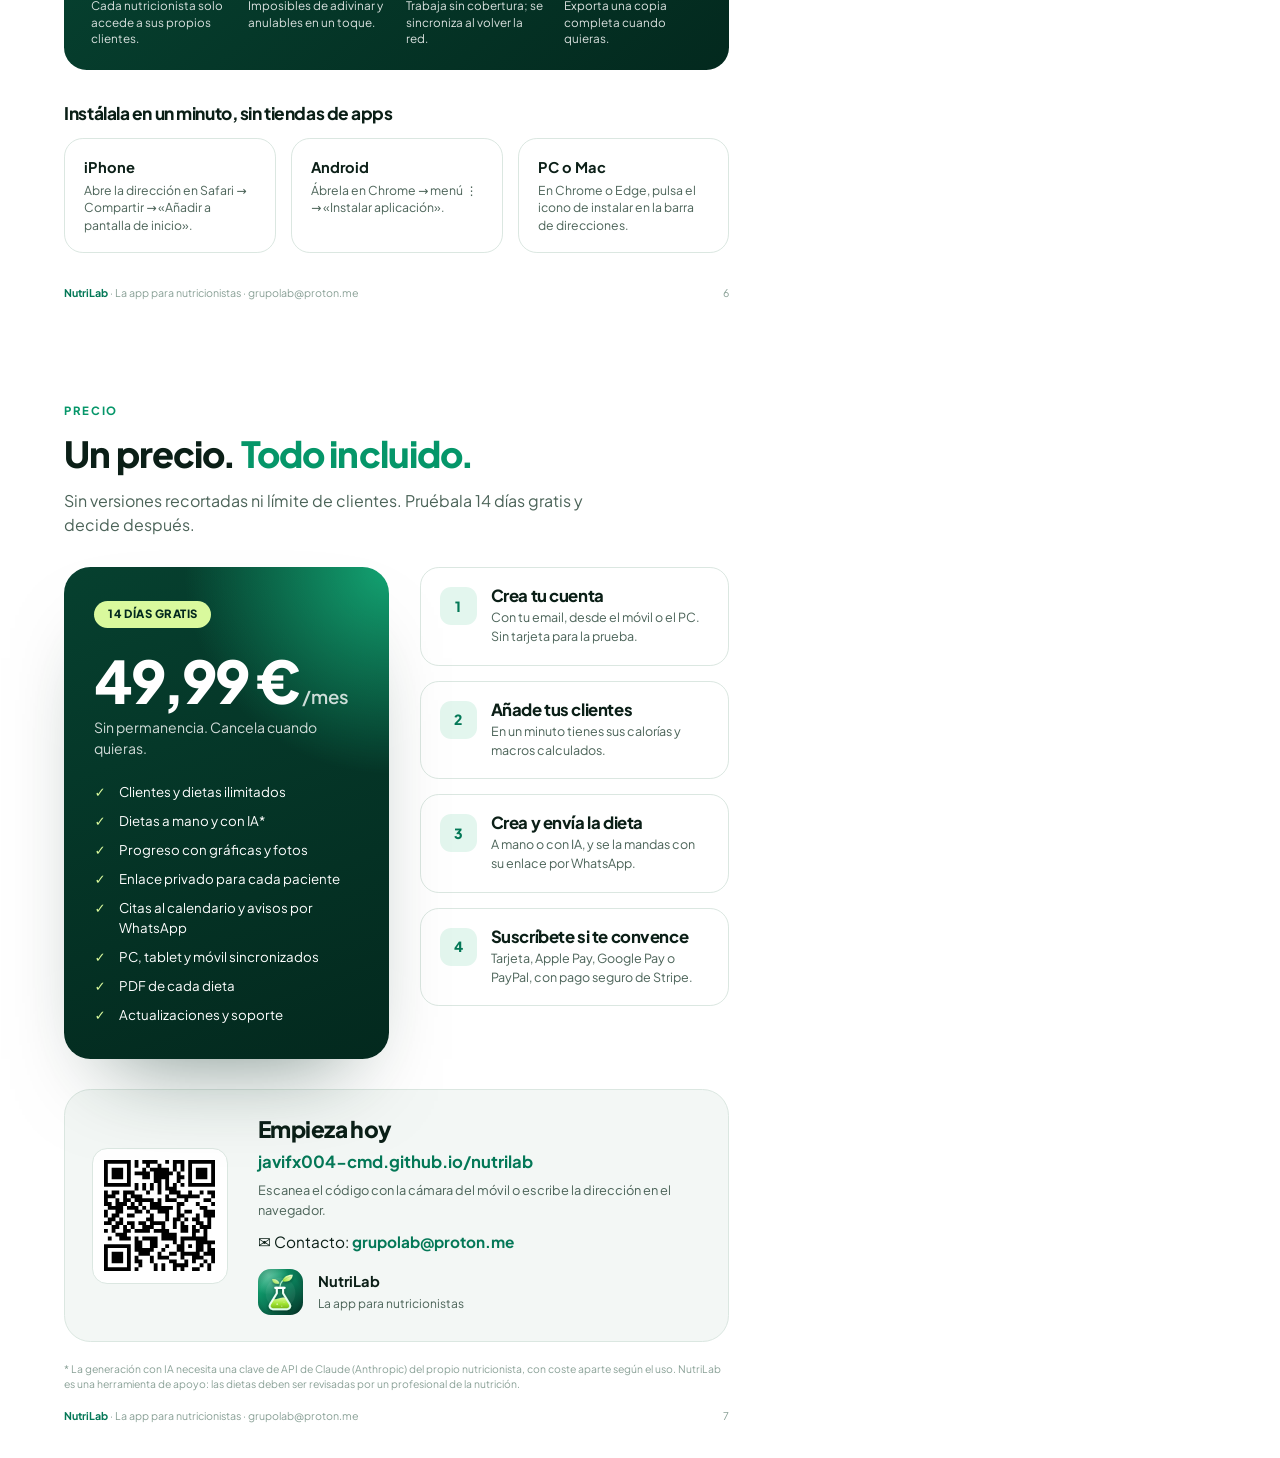
==== commit a722c574: "Dossier: correo de contacto grupolab@proton.me Co-Authored-By: Claude Opus 5.5 <noreply@anthropic.co" ====
--- a/marketing/dossier/index.html
+++ b/marketing/dossier/index.html
@@ -137,6 +137,8 @@
 .install > div { border: .3mm solid var(--line); border-radius: 5mm; padding: 4.5mm 5mm; }
 .install b { display: block; font-size: 11pt; margin-bottom: 1mm; }
 .install span { font-size: 9.2pt; color: var(--muted); line-height: 1.45; display: block; }
+.cta .mail { margin-top: 3mm; font-size: 11.5pt; color: var(--ink); }
+.cta .mail b { color: var(--brand-2); }
 </style>
 </head>
 <body>
@@ -193,7 +195,7 @@
       <h3>Citas al calendario</h3><p>Programa cada revisión con hora y lugar y añádela al calendario del iPhone, Android, Google u Outlook.</p></div>
   </div>
   <p class="note">* La generación con IA usa Claude, de Anthropic, con la clave de API de cada nutricionista; su coste se paga aparte según el uso. La IA propone y el profesional revisa antes de entregar.</p>
-  <div class="foot"><span><b>NutriLab</b> · La app para nutricionistas</span><span>2</span></div>
+  <div class="foot"><span><b>NutriLab</b> · La app para nutricionistas · grupolab@proton.me</span><span>2</span></div>
 </section>
 
 <!-- ============================================================ 3 · CLIENTES Y PROGRESO -->
@@ -210,7 +212,7 @@
     <li><span class="n">3</span><div><b>Mediciones con fotos</b><span>Peso, % de grasa y perímetros en cada revisión, con gráficas claras.</span></div></li>
     <li><span class="n">4</span><div><b>Contacto en un toque</b><span>WhatsApp, llamada o email directamente desde la ficha.</span></div></li>
   </ul>
-  <div class="foot"><span><b>NutriLab</b> · La app para nutricionistas</span><span>3</span></div>
+  <div class="foot"><span><b>NutriLab</b> · La app para nutricionistas · grupolab@proton.me</span><span>3</span></div>
 </section>
 
 <!-- ============================================================ 4 · DIETAS -->
@@ -228,7 +230,7 @@
     <li><span class="n">4</span><div><b>PDF y WhatsApp</b><span>Un PDF limpio para imprimir o un texto listo para enviar.</span></div></li>
   </ul>
   <p class="note">* Necesita una clave de API de Claude (Anthropic) del nutricionista, con coste aparte según el uso. Las dietas deben ser revisadas por un profesional.</p>
-  <div class="foot"><span><b>NutriLab</b> · La app para nutricionistas</span><span>4</span></div>
+  <div class="foot"><span><b>NutriLab</b> · La app para nutricionistas · grupolab@proton.me</span><span>4</span></div>
 </section>
 
 <!-- ============================================================ 5 · PACIENTE Y CITAS -->
@@ -245,7 +247,7 @@
     <li><span class="n">3</span><div><b>Tú tienes el control</b><span>Sabes cuándo lo abrió y puedes anular el enlace cuando quieras.</span></div></li>
     <li><span class="n">4</span><div><b>Citas sin olvidos</b><span>iPhone, Android, Google u Outlook, con aviso y recordatorio por WhatsApp.</span></div></li>
   </ul>
-  <div class="foot"><span><b>NutriLab</b> · La app para nutricionistas</span><span>5</span></div>
+  <div class="foot"><span><b>NutriLab</b> · La app para nutricionistas · grupolab@proton.me</span><span>5</span></div>
 </section>
 
 <!-- ============================================================ 6 · PC Y SEGURIDAD -->
@@ -266,7 +268,7 @@
     <div><b>Android</b><span>Ábrela en Chrome → menú ⋮ → «Instalar aplicación».</span></div>
     <div><b>PC o Mac</b><span>En Chrome o Edge, pulsa el icono de instalar en la barra de direcciones.</span></div>
   </div>
-  <div class="foot"><span><b>NutriLab</b> · La app para nutricionistas</span><span>6</span></div>
+  <div class="foot"><span><b>NutriLab</b> · La app para nutricionistas · grupolab@proton.me</span><span>6</span></div>
 </section>
 
 <!-- ============================================================ 6 · PRECIO -->
@@ -303,11 +305,12 @@
       <h3>Empieza hoy</h3>
       <div class="url">javifx004-cmd.github.io/nutrilab</div>
       <p>Escanea el código con la cámara del móvil o escribe la dirección en el navegador.</p>
+      <div class="mail">✉️ Contacto: <b>grupolab@proton.me</b></div>
       <div class="sig"><img src="../../icons/icon.svg" alt=""><div><b>NutriLab</b><span>La app para nutricionistas</span></div></div>
     </div>
   </div>
   <p class="note">* La generación con IA necesita una clave de API de Claude (Anthropic) del propio nutricionista, con coste aparte según el uso. NutriLab es una herramienta de apoyo: las dietas deben ser revisadas por un profesional de la nutrición.</p>
-  <div class="foot"><span><b>NutriLab</b> · La app para nutricionistas</span><span>7</span></div>
+  <div class="foot"><span><b>NutriLab</b> · La app para nutricionistas · grupolab@proton.me</span><span>7</span></div>
 </section>
 
 <script>
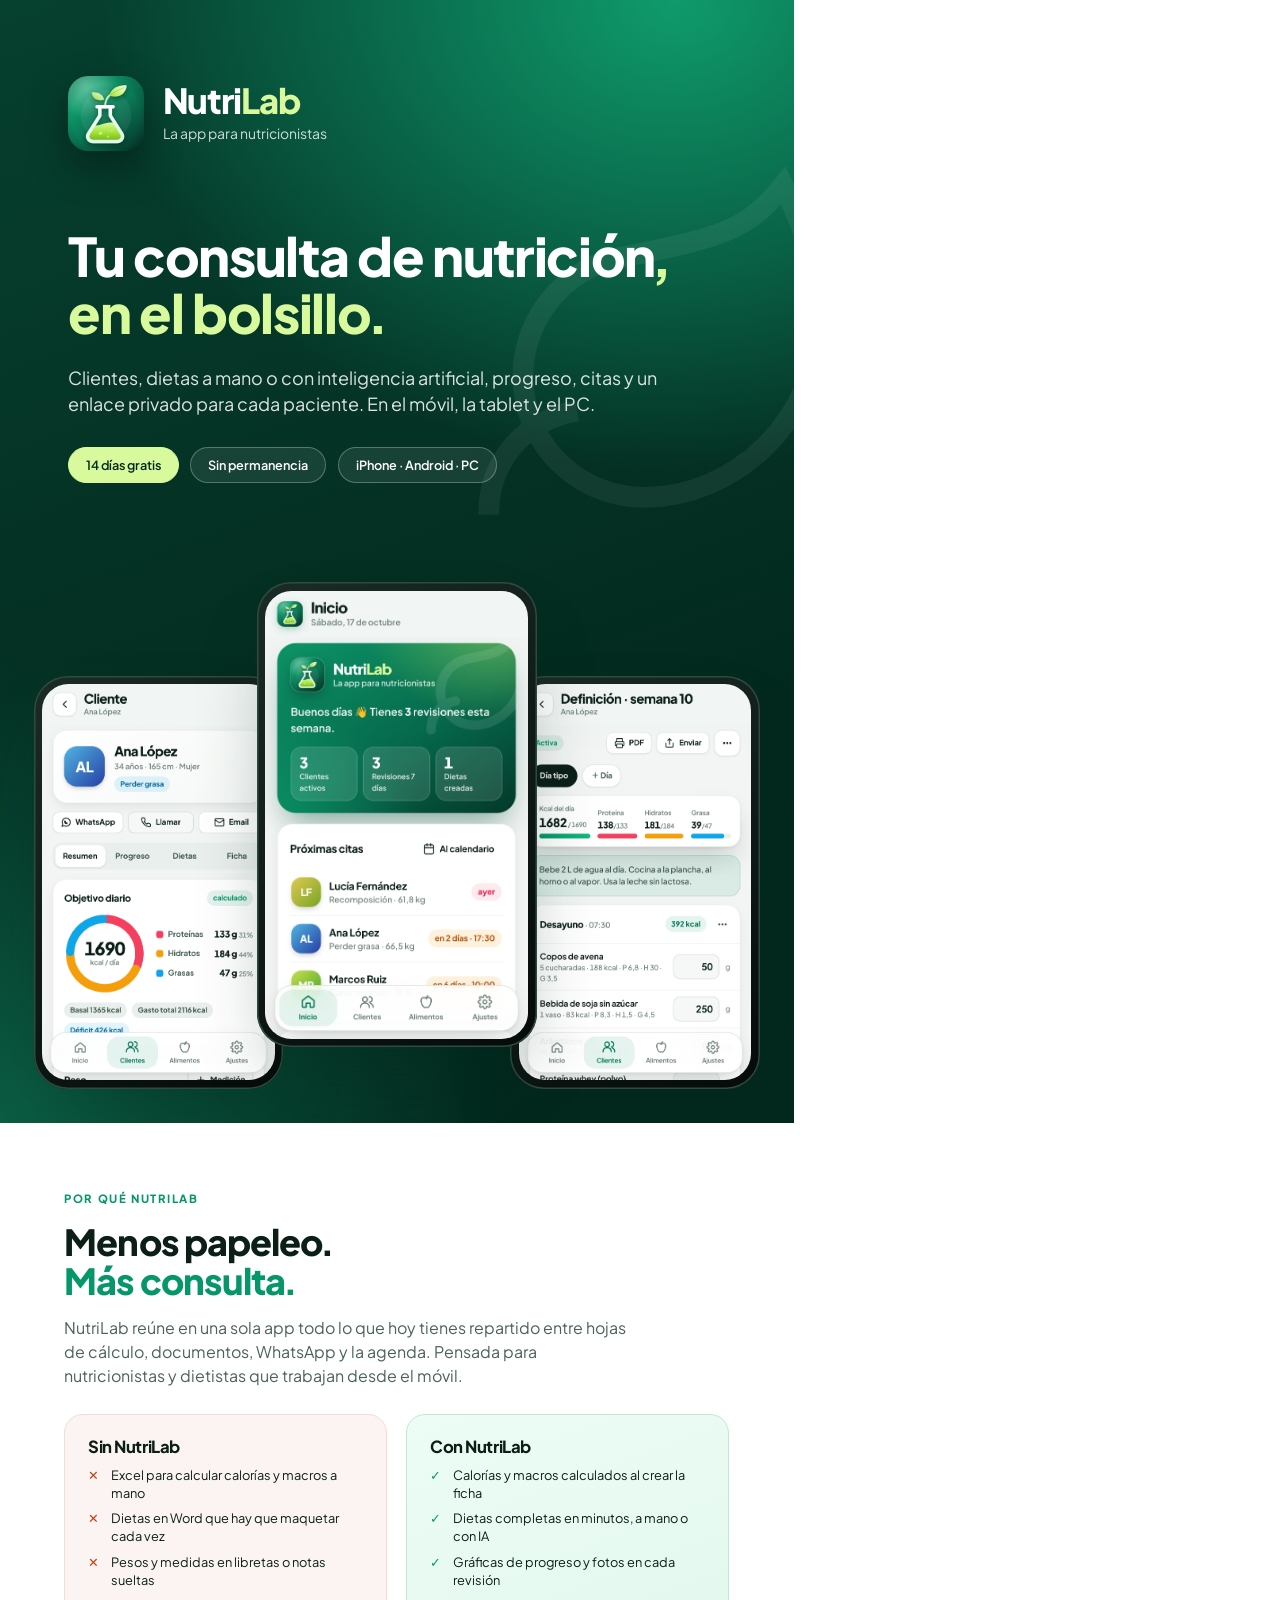
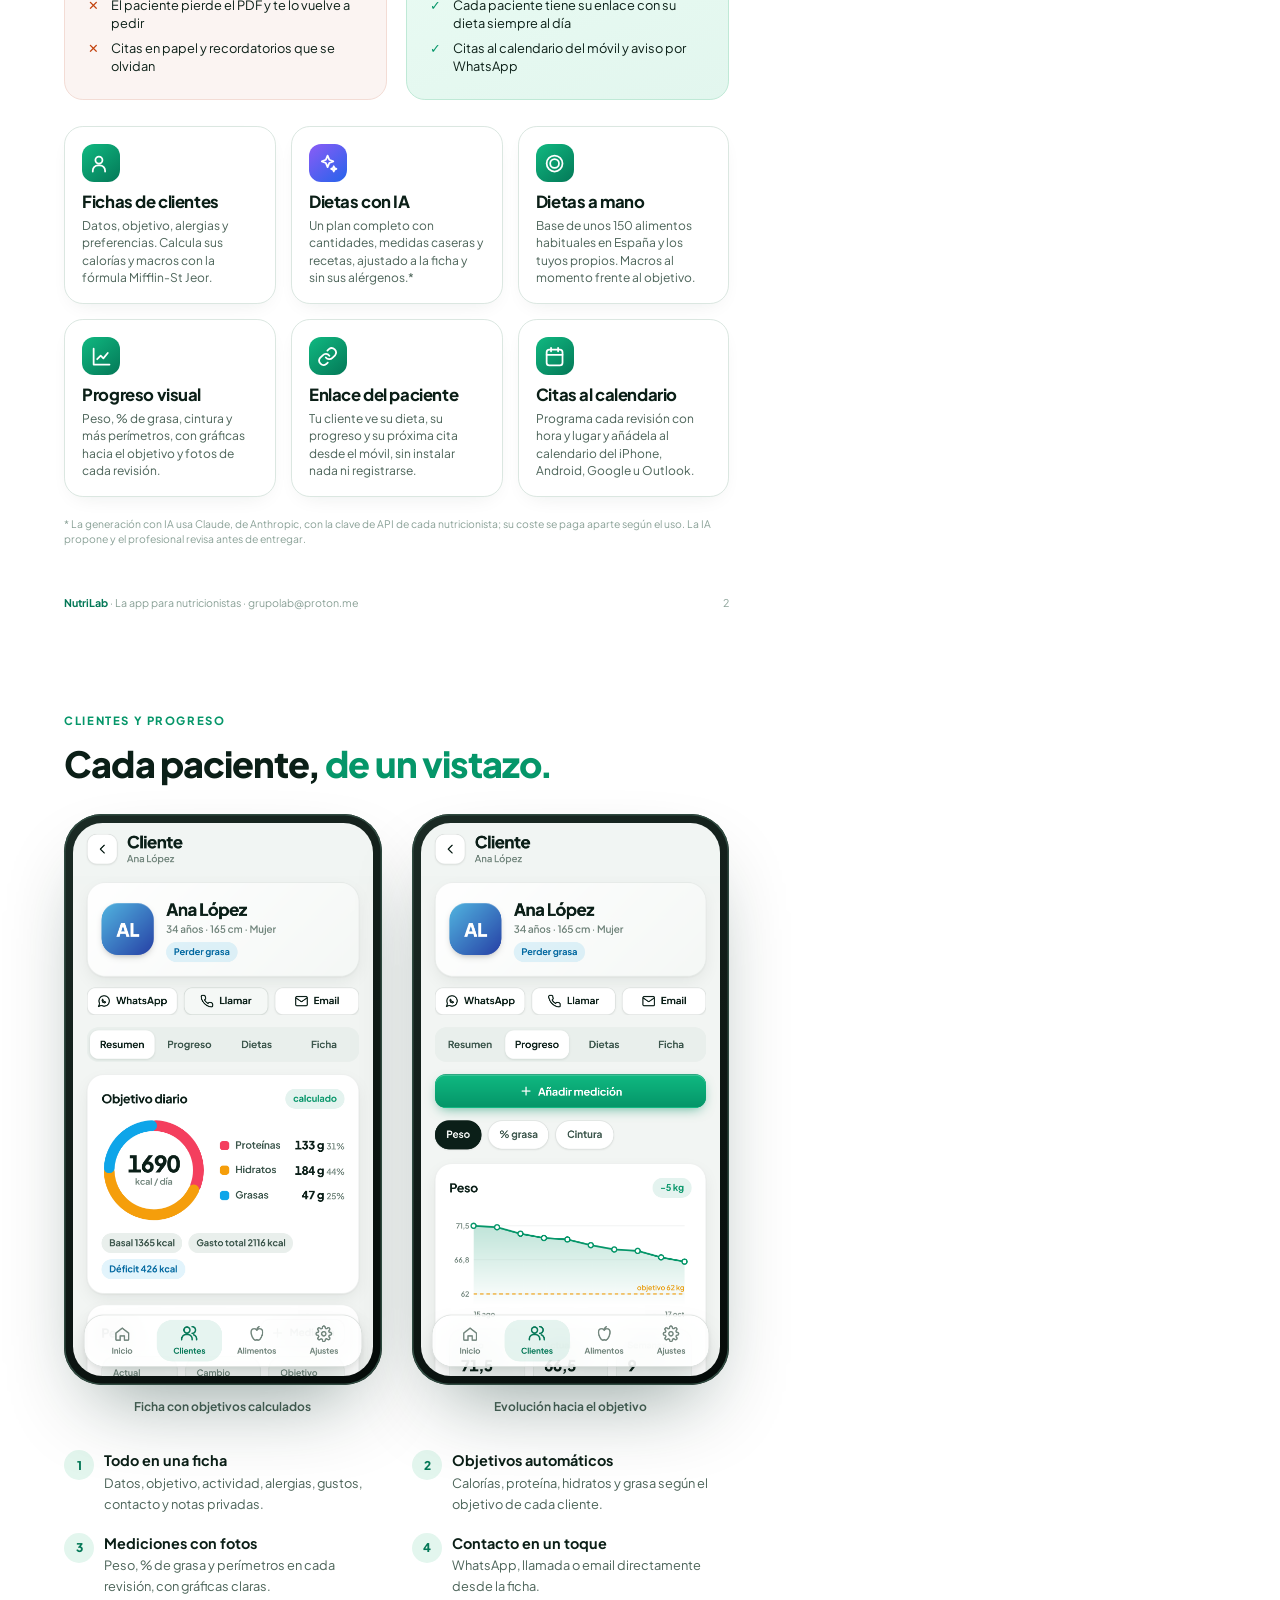
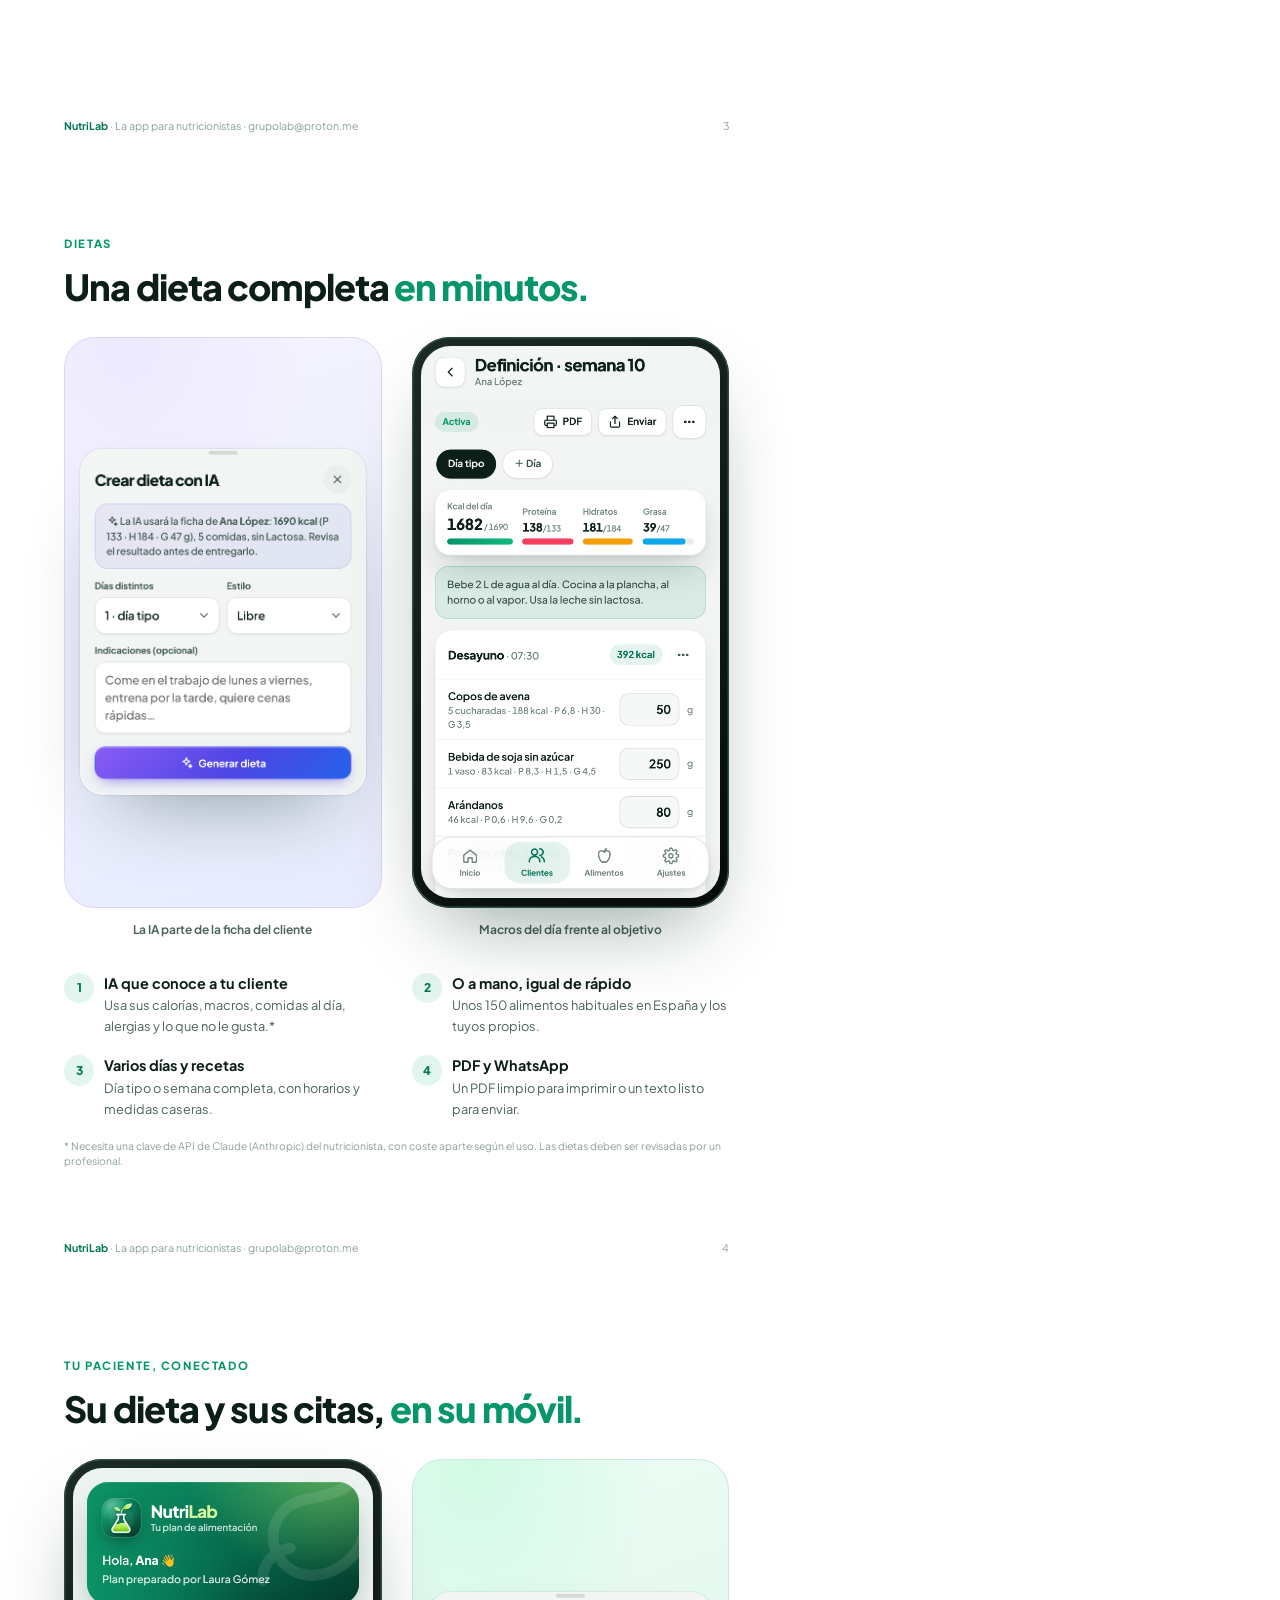
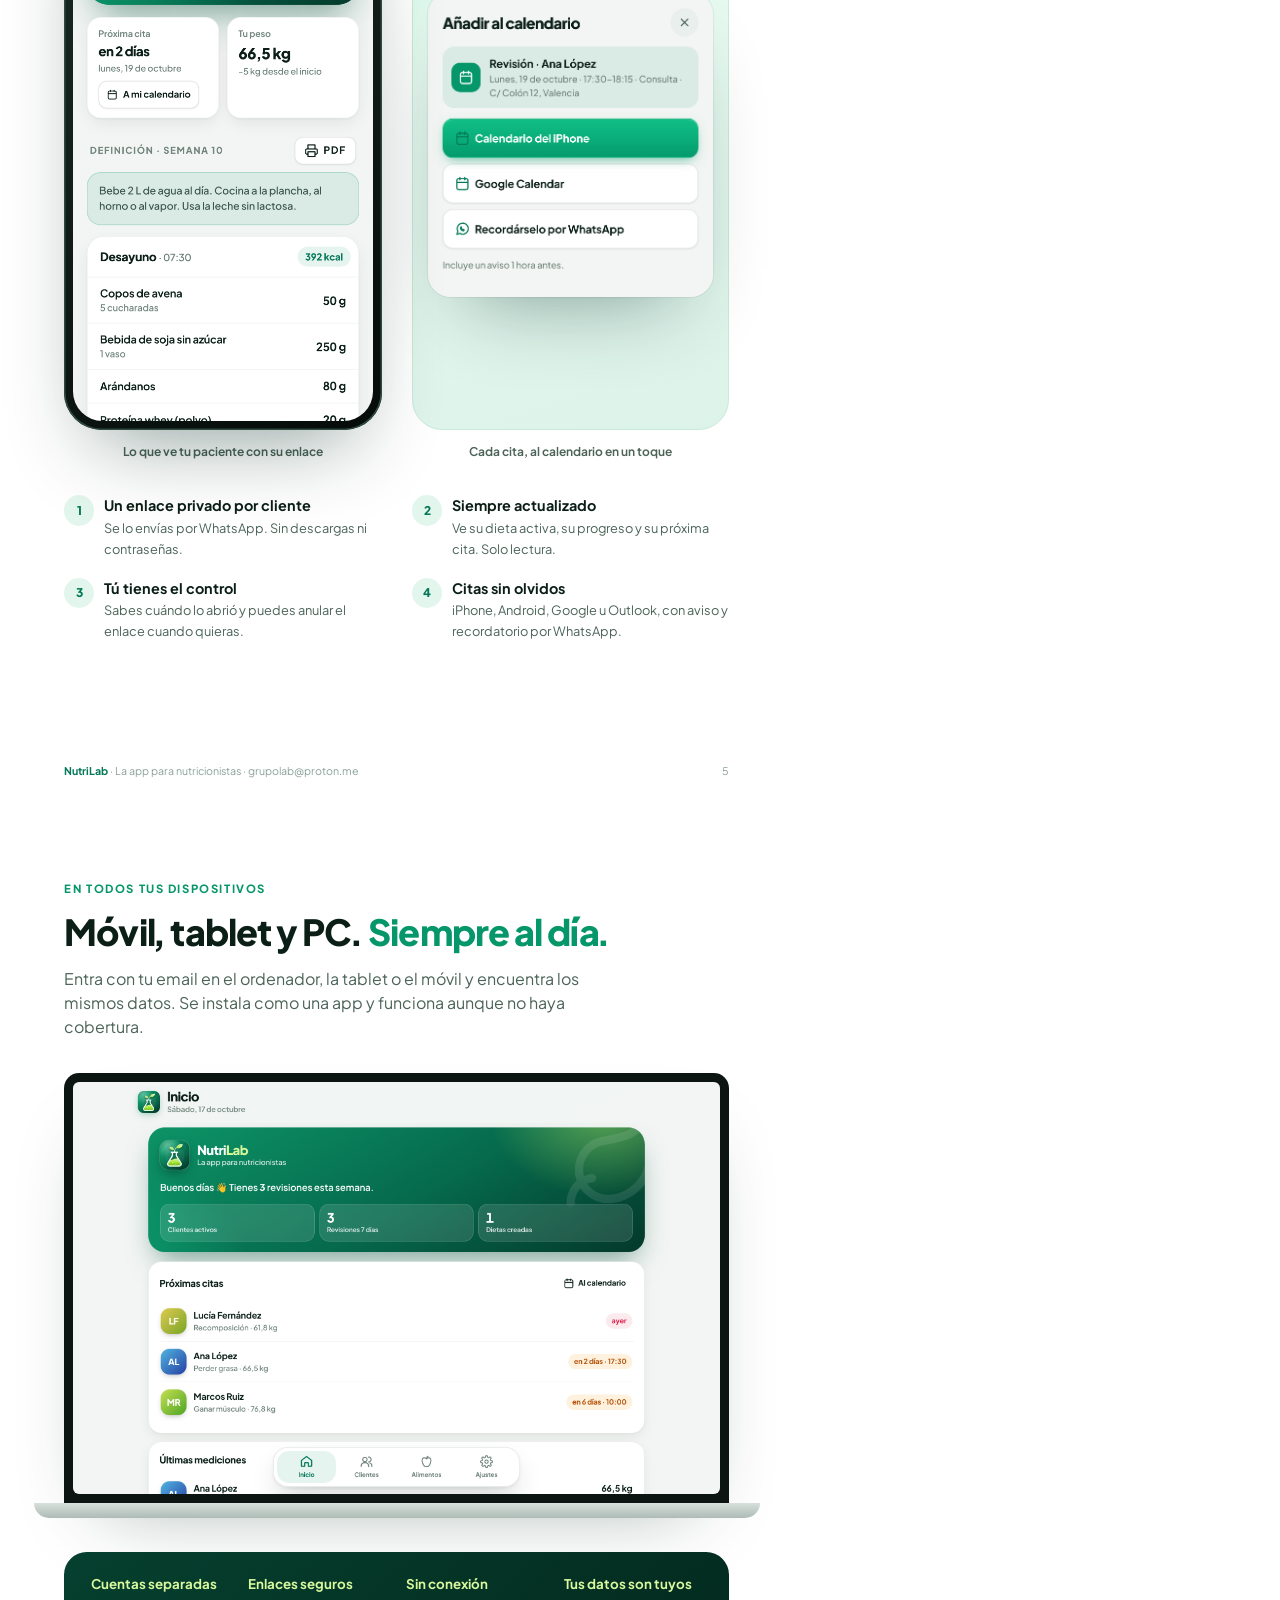
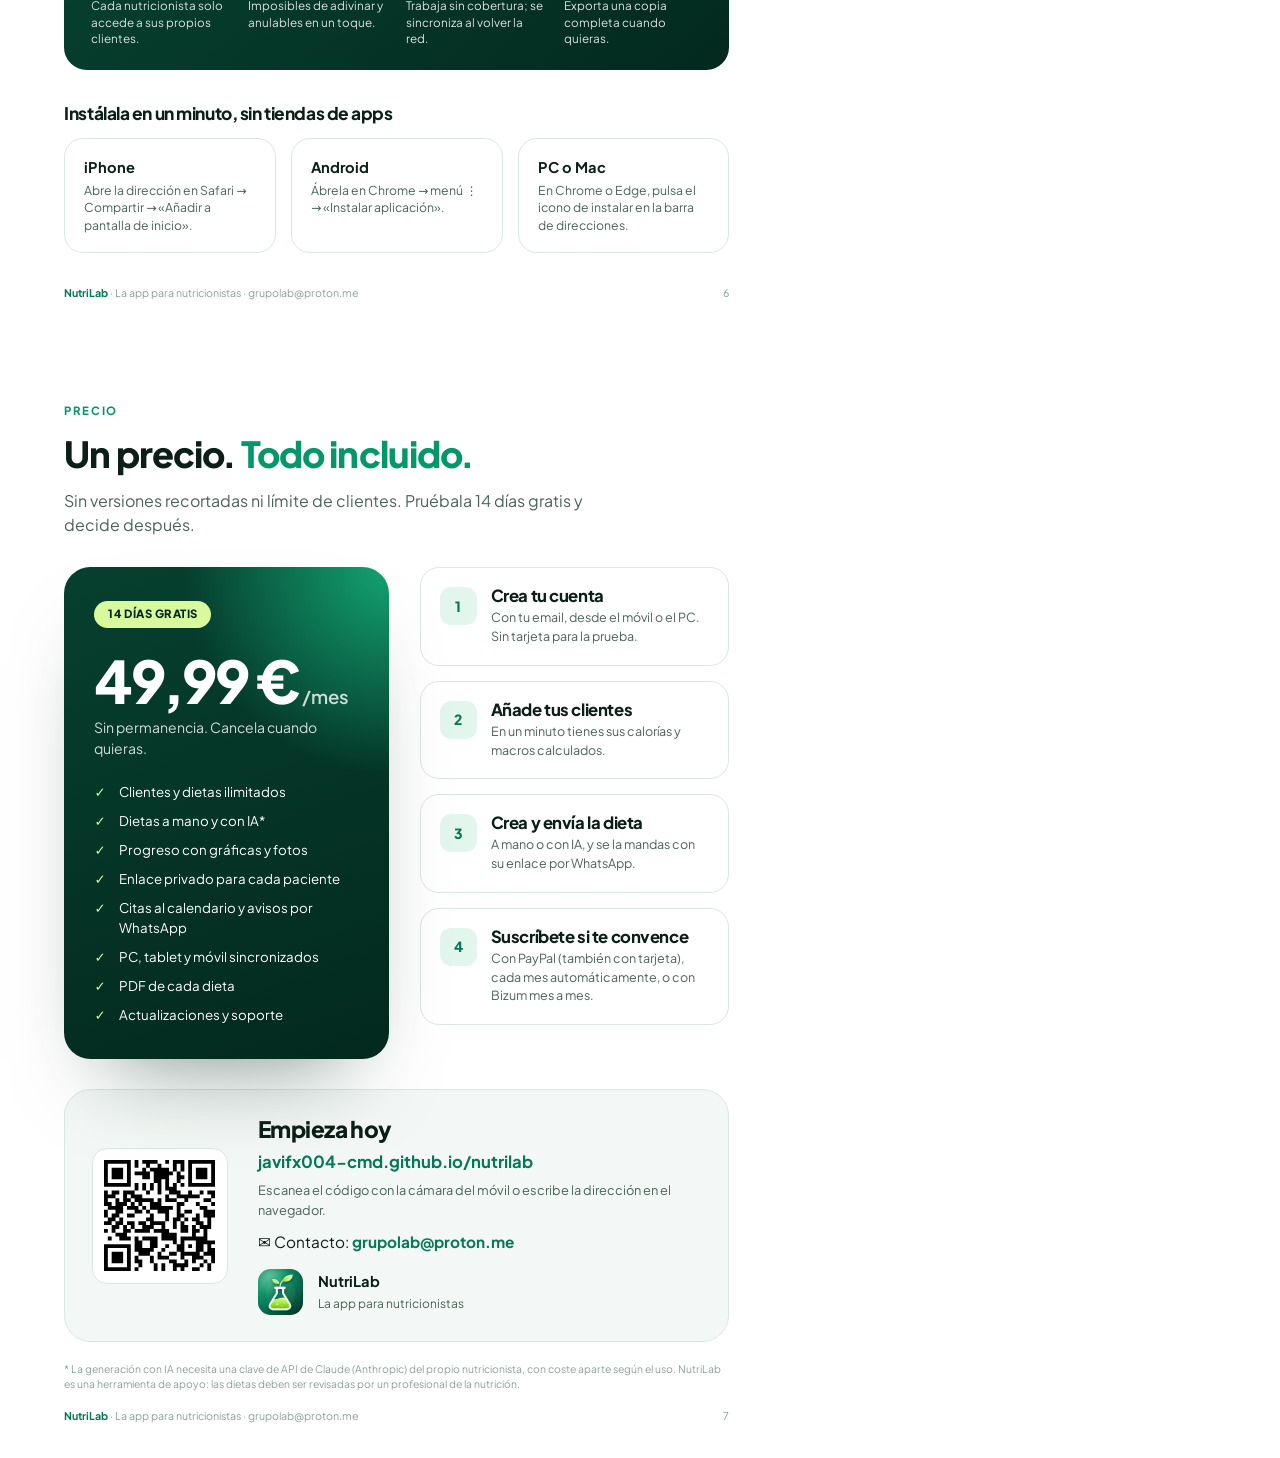
==== commit f111651e: "Pagos con PayPal y Bizum en lugar de Stripe - PayPal: suscripción mensual automática (también con ta" ====
--- a/marketing/dossier/index.html
+++ b/marketing/dossier/index.html
@@ -296,7 +296,7 @@
       <div class="step"><span class="n">1</span><div><h3>Crea tu cuenta</h3><p>Con tu email, desde el móvil o el PC. Sin tarjeta para la prueba.</p></div></div>
       <div class="step"><span class="n">2</span><div><h3>Añade tus clientes</h3><p>En un minuto tienes sus calorías y macros calculados.</p></div></div>
       <div class="step"><span class="n">3</span><div><h3>Crea y envía la dieta</h3><p>A mano o con IA, y se la mandas con su enlace por WhatsApp.</p></div></div>
-      <div class="step"><span class="n">4</span><div><h3>Suscríbete si te convence</h3><p>Tarjeta, Apple Pay, Google Pay o PayPal, con pago seguro de Stripe.</p></div></div>
+      <div class="step"><span class="n">4</span><div><h3>Suscríbete si te convence</h3><p>Con PayPal (también con tarjeta), cada mes automáticamente, o con Bizum mes a mes.</p></div></div>
     </div>
   </div>
   <div class="cta">
